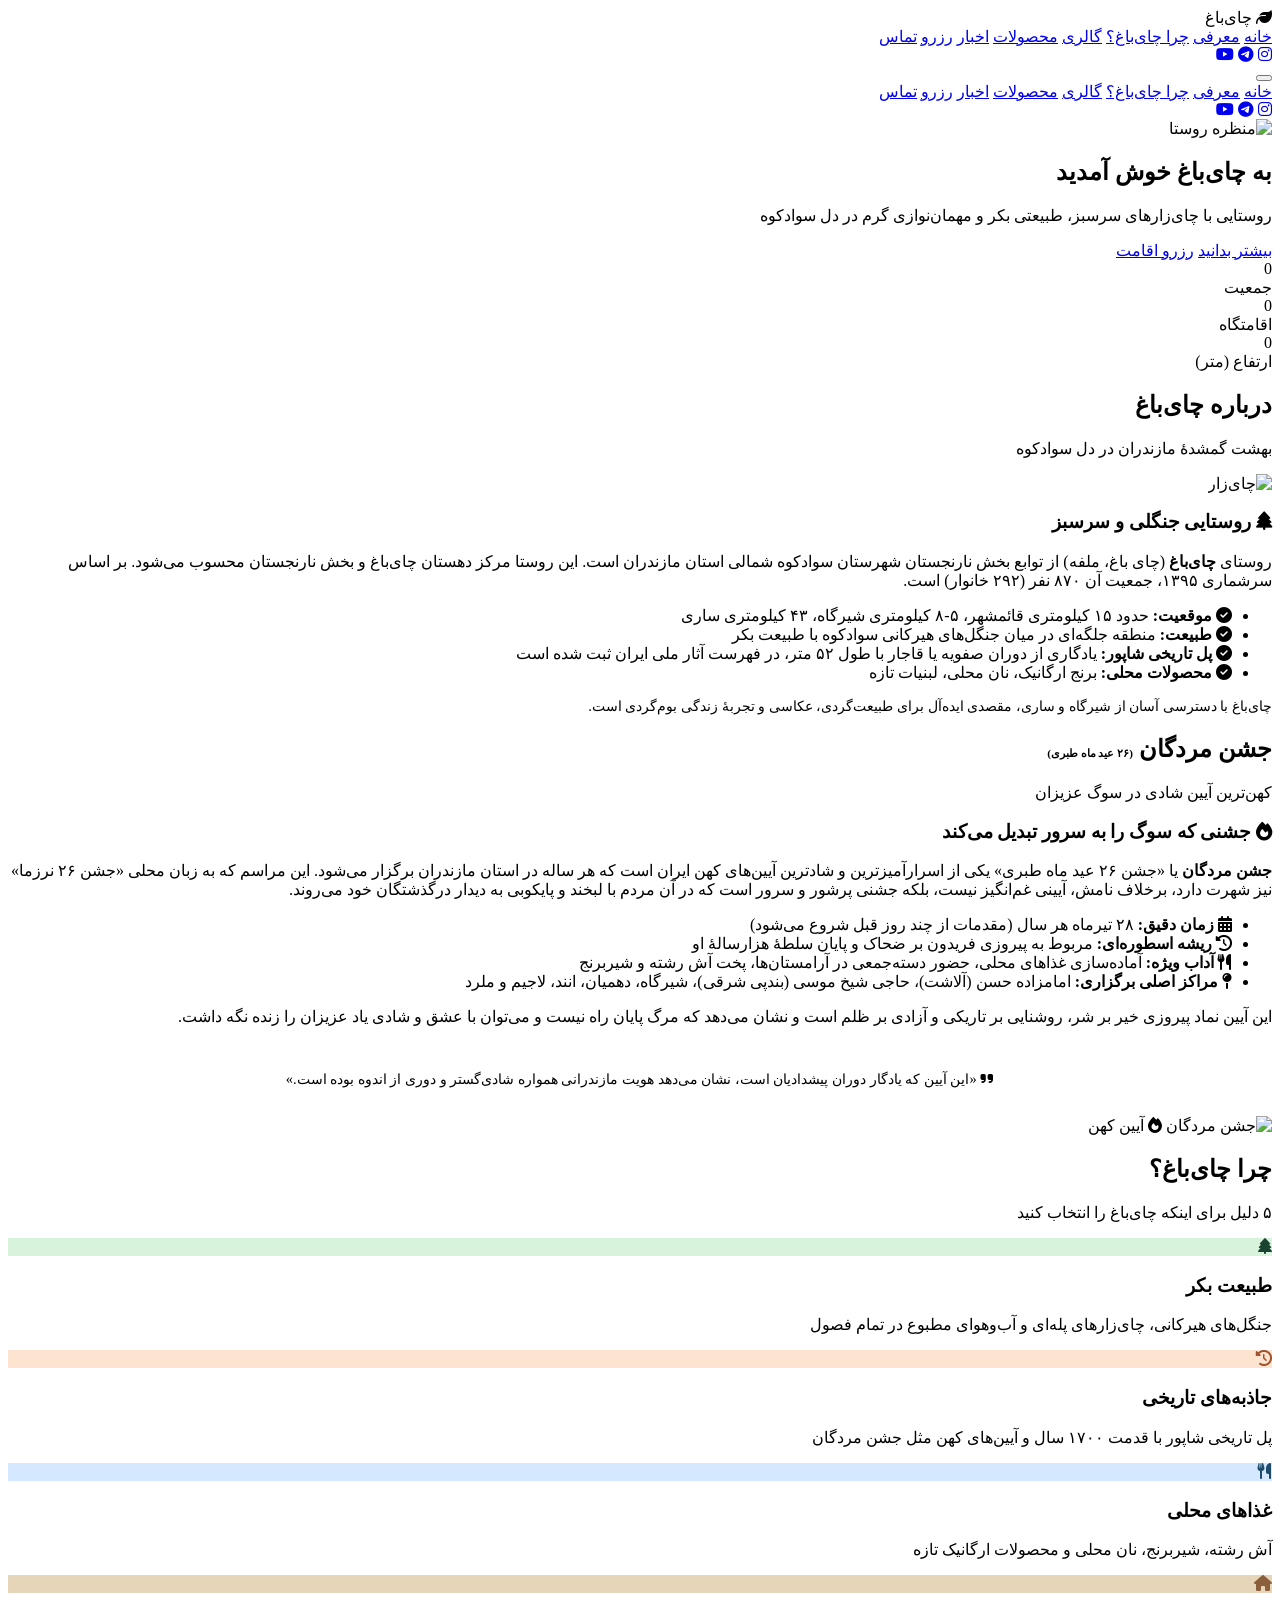
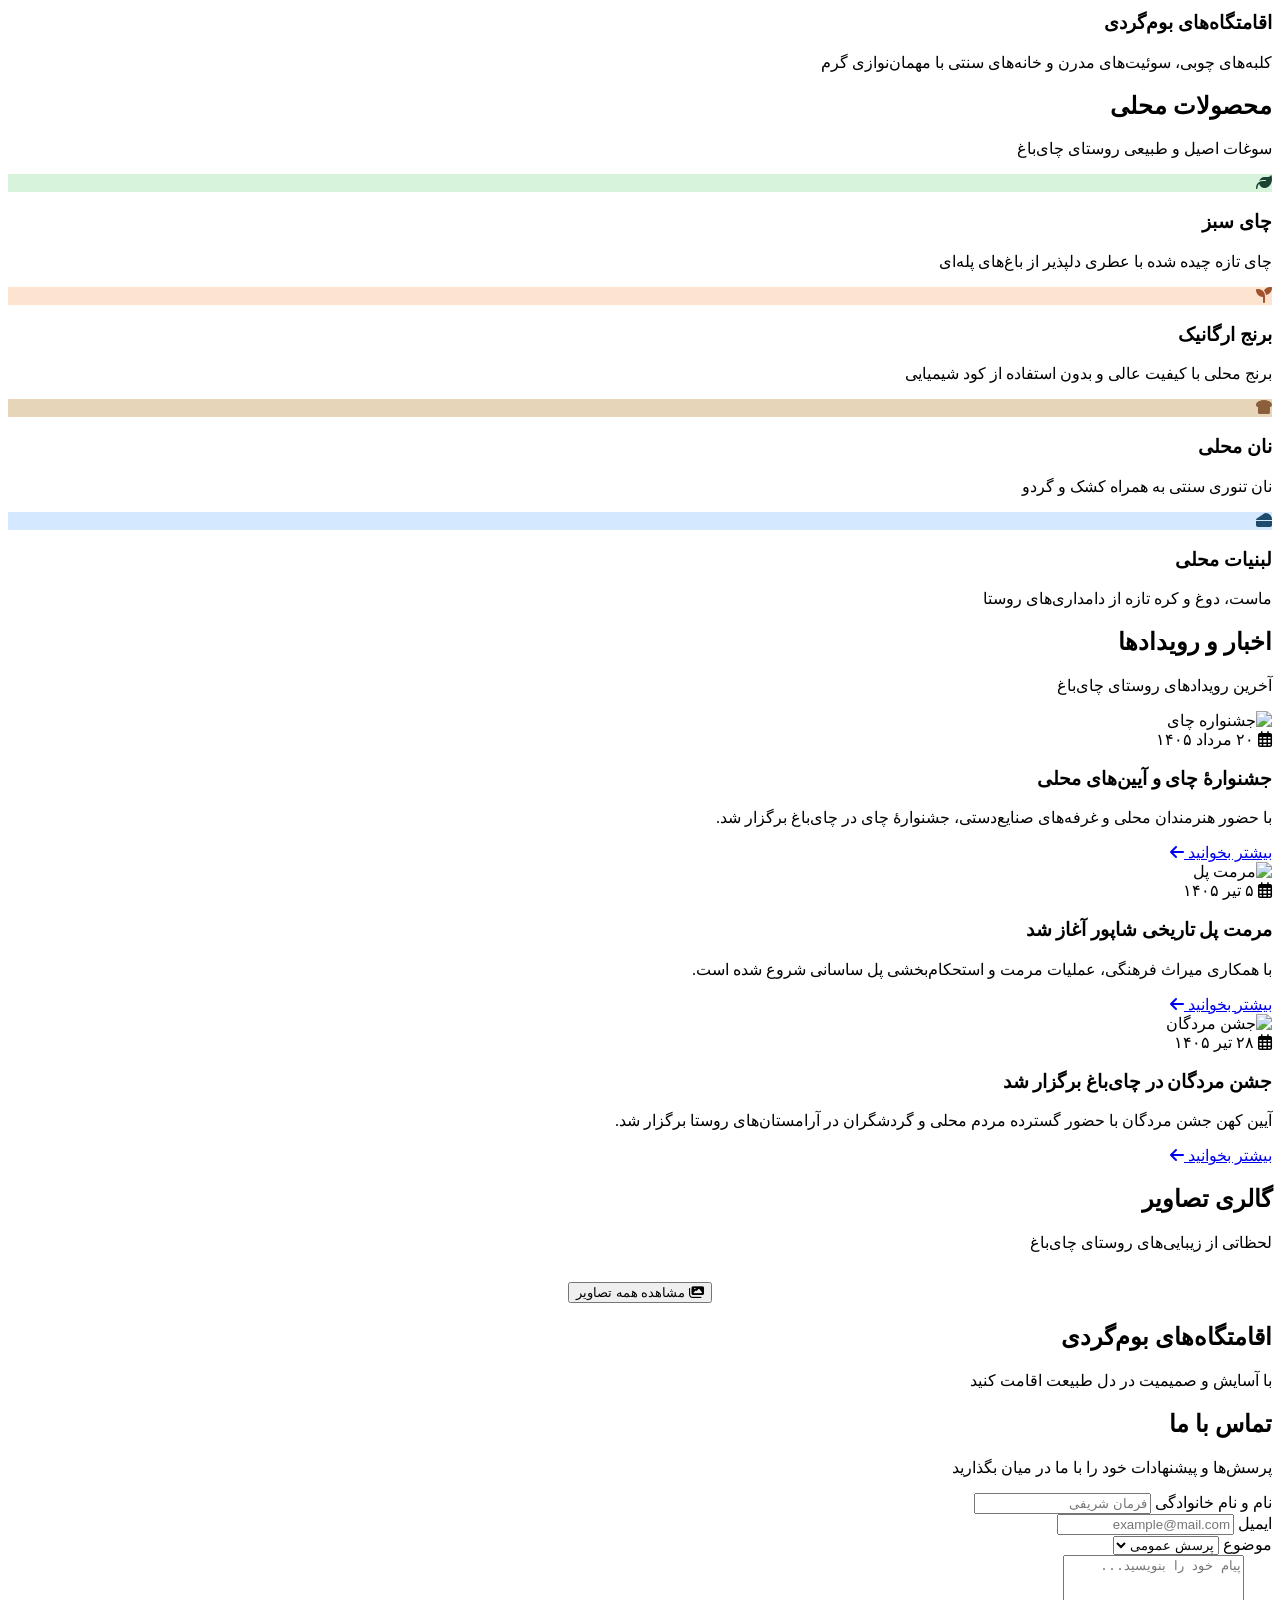
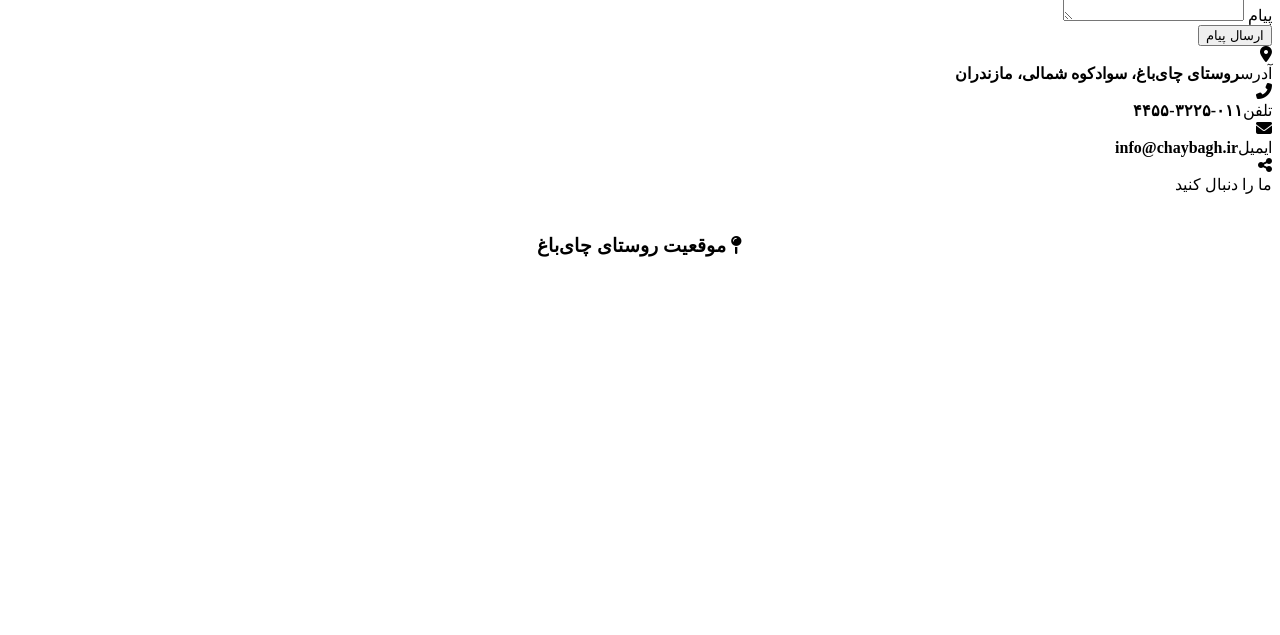
==== index.html @ 4617dcf5 "Create index.html" ====
<!DOCTYPE html>
<html lang="fa" dir="rtl">
<head>
    <meta charset="UTF-8" />
    <meta name="viewport" content="width=device-width, initial-scale=1.0" />
    <title>روستای چای‌باغ | سوادکوه شمالی</title>
    <link href="https://cdn.jsdelivr.net/gh/rastikerdar/vazirmatn@v33.003/Vazirmatn-font-face.css" rel="stylesheet" />
    <link rel="stylesheet" href="https://cdnjs.cloudflare.com/ajax/libs/font-awesome/6.5.1/css/all.min.css" />
    <link rel="stylesheet" href="style.css" />
</head>
<body>

    <!-- ===== هدر ===== -->
    <header class="header" id="header">
        <div class="logo">
            <i class="fas fa-leaf"></i>
            <span>چای‌باغ</span>
        </div>
        <nav class="nav" id="nav">
            <a href="#hero" class="active">خانه</a>
            <a href="#about">معرفی</a>
            <a href="#why">چرا چای‌باغ؟</a>
            <a href="#gallery">گالری</a>
            <a href="#products">محصولات</a>
            <a href="#news">اخبار</a>
            <a href="#booking">رزرو</a>
            <a href="#contact">تماس</a>
        </nav>
        <div class="header-social">
            <a href="#" aria-label="اینستاگرام"><i class="fab fa-instagram"></i></a>
            <a href="#" aria-label="تلگرام"><i class="fab fa-telegram-plane"></i></a>
            <a href="#" aria-label="یوتیوب"><i class="fab fa-youtube"></i></a>
        </div>
        <button class="hamburger" id="hamburger" aria-label="منو">
            <span></span><span></span><span></span>
        </button>
    </header>

    <!-- ===== منوی موبایل ===== -->
    <div class="mobile-menu" id="mobileMenu">
        <a href="#hero">خانه</a>
        <a href="#about">معرفی</a>
        <a href="#why">چرا چای‌باغ؟</a>
        <a href="#gallery">گالری</a>
        <a href="#products">محصولات</a>
        <a href="#news">اخبار</a>
        <a href="#booking">رزرو</a>
        <a href="#contact">تماس</a>
        <div class="mobile-social">
            <a href="#"><i class="fab fa-instagram"></i></a>
            <a href="#"><i class="fab fa-telegram-plane"></i></a>
            <a href="#"><i class="fab fa-youtube"></i></a>
        </div>
    </div>

    <!-- ===== هیرو ===== -->
    <section class="hero" id="hero">
        <div class="hero-bg">
            <img src="https://images.unsplash.com/photo-1500382017468-9049fed747ef?w=1600&h=900&fit=crop&crop=center" alt="منظره روستا" loading="lazy" />
        </div>
        <div class="hero-overlay"></div>
        <div class="hero-content">
            <h1>به <span>چای‌باغ</span> خوش آمدید</h1>
            <p>روستایی با چای‌زارهای سرسبز، طبیعتی بکر و مهمان‌نوازی گرم در دل سوادکوه</p>
            <div>
                <a href="#about" class="btn btn-primary">بیشتر بدانید</a>
                <a href="#booking" class="btn btn-outline">رزرو اقامت</a>
            </div>
        </div>
    </section>

    <!-- ===== آمار ===== -->
    <div class="container">
        <div class="stats" id="stats">
            <div class="stat-item">
                <div class="stat-number" data-count="870">0</div>
                <div class="stat-label">جمعیت</div>
            </div>
            <div class="stat-item">
                <div class="stat-number" data-count="5">0</div>
                <div class="stat-label">اقامتگاه</div>
            </div>
            <div class="stat-item">
                <div class="stat-number" data-count="1400">0</div>
                <div class="stat-label">ارتفاع (متر)</div>
            </div>
        </div>
    </div>

    <!-- ===== معرفی ===== -->
    <section class="section section-alt" id="about">
        <div class="container">
            <div class="section-header">
                <h2>درباره چای‌باغ</h2>
                <p>بهشت گمشدهٔ مازندران در دل سوادکوه</p>
            </div>
            <div class="intro-grid">
                <div class="intro-img">
                    <img src="https://images.unsplash.com/photo-1523712999610-f77fbcfc3843?w=800&h=500&fit=crop&crop=center" alt="چای‌زار" loading="lazy" />
                </div>
                <div class="intro-text">
                    <h3><i class="fas fa-tree" style="color: var(--accent);"></i> روستایی جنگلی و سرسبز</h3>
                    <p>
                        روستای <strong>چای‌باغ</strong> (چای باغ، ملفه) از توابع بخش نارنجستان شهرستان سوادکوه شمالی استان مازندران است. 
                        این روستا مرکز دهستان چای‌باغ و بخش نارنجستان محسوب می‌شود. 
                        بر اساس سرشماری ۱۳۹۵، جمعیت آن ۸۷۰ نفر (۲۹۲ خانوار) است.
                    </p>
                    <ul>
                        <li><i class="fas fa-check-circle"></i> <strong>موقعیت:</strong> حدود ۱۵ کیلومتری قائمشهر، ۵-۸ کیلومتری شیرگاه، ۴۳ کیلومتری ساری</li>
                        <li><i class="fas fa-check-circle"></i> <strong>طبیعت:</strong> منطقه جلگه‌ای در میان جنگل‌های هیرکانی سوادکوه با طبیعت بکر</li>
                        <li><i class="fas fa-check-circle"></i> <strong>پل تاریخی شاپور:</strong> یادگاری از دوران صفویه یا قاجار با طول ۵۲ متر، در فهرست آثار ملی ایران ثبت شده است</li>
                        <li><i class="fas fa-check-circle"></i> <strong>محصولات محلی:</strong> برنج ارگانیک، نان محلی، لبنیات تازه</li>
                    </ul>
                    <p style="margin-top:12px; color:var(--text-muted); font-size:0.9rem;">
                        چای‌باغ با دسترسی آسان از شیرگاه و ساری، مقصدی ایده‌آل برای طبیعت‌گردی، عکاسی و تجربهٔ زندگی بوم‌گردی است.
                    </p>
                </div>
            </div>
        </div>
    </section>

    <!-- ===== جشن مردگان ===== -->
    <section class="section" id="festival">
        <div class="container">
            <div class="section-header">
                <h2>جشن مردگان <span style="color:var(--accent);font-size:0.7rem;">(۲۶ عید ماه طبری)</span></h2>
                <p>کهن‌ترین آیین شادی در سوگ عزیزان</p>
            </div>
            <div class="festival-grid">
                <div class="festival-text">
                    <h3><i class="fas fa-fire" style="color:var(--accent);"></i> جشنی که سوگ را به سرور تبدیل می‌کند</h3>
                    <p>
                        <strong>جشن مردگان</strong> یا «جشن ۲۶ عید ماه طبری» یکی از اسرارآمیزترین و شادترین آیین‌های کهن ایران است که هر ساله در استان مازندران برگزار می‌شود. 
                        این مراسم که به زبان محلی «جشن ۲۶ نرزما» نیز شهرت دارد، برخلاف نامش، آیینی غم‌انگیز نیست، بلکه جشنی پرشور و سرور است که در آن مردم با لبخند و پایکوبی به دیدار درگذشتگان خود می‌روند.
                    </p>
                    <ul>
                        <li><i class="fas fa-calendar-alt"></i> <strong>زمان دقیق:</strong> ۲۸ تیرماه هر سال (مقدمات از چند روز قبل شروع می‌شود)</li>
                        <li><i class="fas fa-history"></i> <strong>ریشه اسطوره‌ای:</strong> مربوط به پیروزی فریدون بر ضحاک و پایان سلطهٔ هزارسالهٔ او</li>
                        <li><i class="fas fa-utensils"></i> <strong>آداب ویژه:</strong> آماده‌سازی غذاهای محلی، حضور دسته‌جمعی در آرامستان‌ها، پخت آش رشته و شیربرنج</li>
                        <li><i class="fas fa-map-pin"></i> <strong>مراکز اصلی برگزاری:</strong> امامزاده حسن (آلاشت)، حاجی شیخ موسی (بندپی شرقی)، شیرگاه، دهمیان، انند، لاجیم و ملرد</li>
                    </ul>
                    <p>
                        این آیین نماد پیروزی خیر بر شر، روشنایی بر تاریکی و آزادی بر ظلم است و نشان می‌دهد که مرگ پایان راه نیست و می‌توان با عشق و شادی یاد عزیزان را زنده نگه داشت.
                    </p>
                    <div style="margin-top:16px; background:var(--accent-lighter); border-radius:var(--radius-sm); padding:14px; text-align:center;">
                        <p style="font-size:0.9rem; color:var(--primary);">
                            <i class="fas fa-quote-right" style="color:var(--accent);"></i>
                            «این آیین که یادگار دوران پیشدادیان است، نشان می‌دهد هویت مازندرانی همواره شادی‌گستر و دوری از اندوه بوده است.»
                        </p>
                    </div>
                </div>
                <div class="festival-img">
                    <img src="https://images.unsplash.com/photo-1504384308090-c894fdcc538d?w=800&h=500&fit=crop&crop=center" alt="جشن مردگان" loading="lazy" />
                    <span class="img-badge"><i class="fas fa-fire"></i> آیین کهن</span>
                </div>
            </div>
        </div>
    </section>

    <!-- ===== بخش جدید: چرا چای‌باغ؟ ===== -->
    <section class="section section-alt" id="why">
        <div class="container">
            <div class="section-header">
                <h2>چرا چای‌باغ؟</h2>
                <p>۵ دلیل برای اینکه چای‌باغ را انتخاب کنید</p>
            </div>
            <div class="why-grid">
                <div class="why-card">
                    <div class="why-icon" style="background: #D8F3DC; color: #1B4332;">
                        <i class="fas fa-tree"></i>
                    </div>
                    <h3>طبیعت بکر</h3>
                    <p>جنگل‌های هیرکانی، چای‌زارهای پله‌ای و آب‌وهوای مطبوع در تمام فصول</p>
                </div>
                <div class="why-card">
                    <div class="why-icon" style="background: #FDE4D0; color: #A0522D;">
                        <i class="fas fa-history"></i>
                    </div>
                    <h3>جاذبه‌های تاریخی</h3>
                    <p>پل تاریخی شاپور با قدمت ۱۷۰۰ سال و آیین‌های کهن مثل جشن مردگان</p>
                </div>
                <div class="why-card">
                    <div class="why-icon" style="background: #D4E9FF; color: #1E4A6B;">
                        <i class="fas fa-utensils"></i>
                    </div>
                    <h3>غذاهای محلی</h3>
                    <p>آش رشته، شیربرنج، نان محلی و محصولات ارگانیک تازه</p>
                </div>
                <div class="why-card">
                    <div class="why-icon" style="background: #E6D5B8; color: #8B5E3C;">
                        <i class="fas fa-home"></i>
                    </div>
                    <h3>اقامتگاه‌های بوم‌گردی</h3>
                    <p>کلبه‌های چوبی، سوئیت‌های مدرن و خانه‌های سنتی با مهمان‌نوازی گرم</p>
                </div>
            </div>
        </div>
    </section>

    <!-- ===== محصولات محلی ===== -->
    <section class="section" id="products">
        <div class="container">
            <div class="section-header">
                <h2>محصولات محلی</h2>
                <p>سوغات اصیل و طبیعی روستای چای‌باغ</p>
            </div>
            <div class="products-grid">
                <div class="product-card">
                    <div class="product-icon" style="background: #D8F3DC; color: #1B4332;">
                        <i class="fas fa-leaf"></i>
                    </div>
                    <h3>چای سبز</h3>
                    <p>چای تازه چیده شده با عطری دلپذیر از باغ‌های پله‌ای</p>
                </div>
                <div class="product-card">
                    <div class="product-icon" style="background: #FDE4D0; color: #A0522D;">
                        <i class="fas fa-seedling"></i>
                    </div>
                    <h3>برنج ارگانیک</h3>
                    <p>برنج محلی با کیفیت عالی و بدون استفاده از کود شیمیایی</p>
                </div>
                <div class="product-card">
                    <div class="product-icon" style="background: #E6D5B8; color: #8B5E3C;">
                        <i class="fas fa-bread-slice"></i>
                    </div>
                    <h3>نان محلی</h3>
                    <p>نان تنوری سنتی به همراه کشک و گردو</p>
                </div>
                <div class="product-card">
                    <div class="product-icon" style="background: #D4E9FF; color: #1E4A6B;">
                        <i class="fas fa-cheese"></i>
                    </div>
                    <h3>لبنیات محلی</h3>
                    <p>ماست، دوغ و کره تازه از دامداری‌های روستا</p>
                </div>
            </div>
        </div>
    </section>

    <!-- ===== بخش جدید: اخبار و رویدادها ===== -->
    <section class="section section-alt" id="news">
        <div class="container">
            <div class="section-header">
                <h2>اخبار و رویدادها</h2>
                <p>آخرین رویدادهای روستای چای‌باغ</p>
            </div>
            <div class="news-grid">
                <div class="news-card">
                    <div class="news-img">
                        <img src="https://images.unsplash.com/photo-1558618666-fcd25c85f3e9?w=400&h=300&fit=crop&crop=center" alt="جشنواره چای" loading="lazy" />
                    </div>
                    <div class="news-body">
                        <span class="news-date"><i class="far fa-calendar-alt"></i> ۲۰ مرداد ۱۴۰۵</span>
                        <h3>جشنوارهٔ چای و آیین‌های محلی</h3>
                        <p>با حضور هنرمندان محلی و غرفه‌های صنایع‌دستی، جشنوارهٔ چای در چای‌باغ برگزار شد.</p>
                        <a href="#" class="news-link">بیشتر بخوانید <i class="fas fa-arrow-left"></i></a>
                    </div>
                </div>
                <div class="news-card">
                    <div class="news-img">
                        <img src="https://images.unsplash.com/photo-1580582932707-520aed937b7b?w=400&h=300&fit=crop&crop=center" alt="مرمت پل" loading="lazy" />
                    </div>
                    <div class="news-body">
                        <span class="news-date"><i class="far fa-calendar-alt"></i> ۵ تیر ۱۴۰۵</span>
                        <h3>مرمت پل تاریخی شاپور آغاز شد</h3>
                        <p>با همکاری میراث فرهنگی، عملیات مرمت و استحکام‌بخشی پل ساسانی شروع شده است.</p>
                        <a href="#" class="news-link">بیشتر بخوانید <i class="fas fa-arrow-left"></i></a>
                    </div>
                </div>
                <div class="news-card">
                    <div class="news-img">
                        <img src="https://images.unsplash.com/photo-1504384308090-c894fdcc538d?w=400&h=300&fit=crop&crop=center" alt="جشن مردگان" loading="lazy" />
                    </div>
                    <div class="news-body">
                        <span class="news-date"><i class="far fa-calendar-alt"></i> ۲۸ تیر ۱۴۰۵</span>
                        <h3>جشن مردگان در چای‌باغ برگزار شد</h3>
                        <p>آیین کهن جشن مردگان با حضور گسترده مردم محلی و گردشگران در آرامستان‌های روستا برگزار شد.</p>
                        <a href="#" class="news-link">بیشتر بخوانید <i class="fas fa-arrow-left"></i></a>
                    </div>
                </div>
            </div>
        </div>
    </section>

    <!-- ===== گالری ===== -->
    <section class="section" id="gallery">
        <div class="container">
            <div class="section-header">
                <h2>گالری تصاویر</h2>
                <p>لحظاتی از زیبایی‌های روستای چای‌باغ</p>
            </div>
            <div class="gallery-filter" id="galleryFilter" style="display:none;">
                <button class="filter-btn active" data-filter="all">همه</button>
                <button class="filter-btn" data-filter="nature">طبیعت</button>
                <button class="filter-btn" data-filter="agriculture">کشاورزی</button>
                <button class="filter-btn" data-filter="places">اماکن</button>
                <button class="filter-btn" data-filter="culture">فرهنگ</button>
            </div>
            <div class="gallery-grid compact" id="galleryGrid"></div>
            <div style="text-align:center; margin-top:30px;">
                <button class="btn btn-primary" id="galleryToggleBtn">
                    <i class="fas fa-images"></i> مشاهده همه تصاویر
                </button>
            </div>
        </div>
    </section>

    <!-- ===== رزرو ===== -->
    <section class="section section-alt" id="booking">
        <div class="container">
            <div class="section-header">
                <h2>اقامتگاه‌های بوم‌گردی</h2>
                <p>با آسایش و صمیمیت در دل طبیعت اقامت کنید</p>
            </div>
            <div class="booking-grid" id="bookingGrid"></div>
        </div>
    </section>

    <!-- ===== تماس + نقشه ===== -->
    <section class="section" id="contact">
        <div class="container">
            <div class="section-header">
                <h2>تماس با ما</h2>
                <p>پرسش‌ها و پیشنهادات خود را با ما در میان بگذارید</p>
            </div>
            <div class="contact-grid">
                <form id="contactForm">
                    <div class="form-group">
                        <label for="name">نام و نام خانوادگی</label>
                        <input type="text" id="name" placeholder="فرمان شریفی" required />
                    </div>
                    <div class="form-group">
                        <label for="email">ایمیل</label>
                        <input type="email" id="email" placeholder="example@mail.com" required />
                    </div>
                    <div class="form-group">
                        <label for="subject">موضوع</label>
                        <select id="subject">
                            <option>پرسش عمومی</option>
                            <option>رزرو</option>
                            <option>پیشنهاد</option>
                            <option>سایر</option>
                        </select>
                    </div>
                    <div class="form-group">
                        <label for="message">پیام</label>
                        <textarea id="message" rows="4" placeholder="پیام خود را بنویسید..." required></textarea>
                    </div>
                    <button type="submit" class="btn btn-primary">ارسال پیام</button>
                </form>
                <div class="contact-info">
                    <div class="item">
                        <i class="fas fa-map-marker-alt"></i>
                        <div><span>آدرس</span><strong>روستای چای‌باغ، سوادکوه شمالی، مازندران</strong></div>
                    </div>
                    <div class="item">
                        <i class="fas fa-phone-alt"></i>
                        <div><span>تلفن</span><strong>۰۱۱-۳۲۲۵-۴۴۵۵</strong></div>
                    </div>
                    <div class="item">
                        <i class="fas fa-envelope"></i>
                        <div><span>ایمیل</span><strong>info@chaybagh.ir</strong></div>
                    </div>
                    <div class="item social-icons">
                        <i class="fas fa-share-alt"></i>
                        <div>
                            <span>ما را دنبال کنید</span>
                            <div style="display:flex; gap:8px; margin-top:4px;">
                                <a href="#" style="color:#fff; opacity:0.8;"><i class="fab fa-instagram"></i></a>
                                <a href="#" style="color:#fff; opacity:0.8;"><i class="fab fa-telegram-plane"></i></a>
                                <a href="#" style="color:#fff; opacity:0.8;"><i class="fab fa-youtube"></i></a>
                            </div>
                        </div>
                    </div>
                </div>
            </div>
            <div class="map-container">
                <h3 style="text-align:center; color:var(--primary); margin-bottom:16px;">
                    <i class="fas fa-map-pin" style="color:var(--accent);"></i> موقعیت روستای چای‌باغ
                </h3>
                <div class="map-wrapper">
                    <iframe 
                        src="https://www.google.com/maps/embed?pb=!1m18!1m12!1m3!1d3234.567!2d52.9!3d36.3!2m3!1f0!2f0!3f0!3m2!1i1024!2i768!4f13.1!3m3!1m2!1s0x0%3A0x0!2zMzbCsDE4JzAwLjAiTiA1MsKwNTQnMDAuMCJF!5e0!3m2!1sen!2s!4v1234567890" 
                        width="100%" 
                        height="350" 
                        style="border:0; border-radius: var(--radius);" 
                        allowfullscreen="" 
                        loading="lazy" 
                        referrerpolicy="no-referrer-when-downgrade">
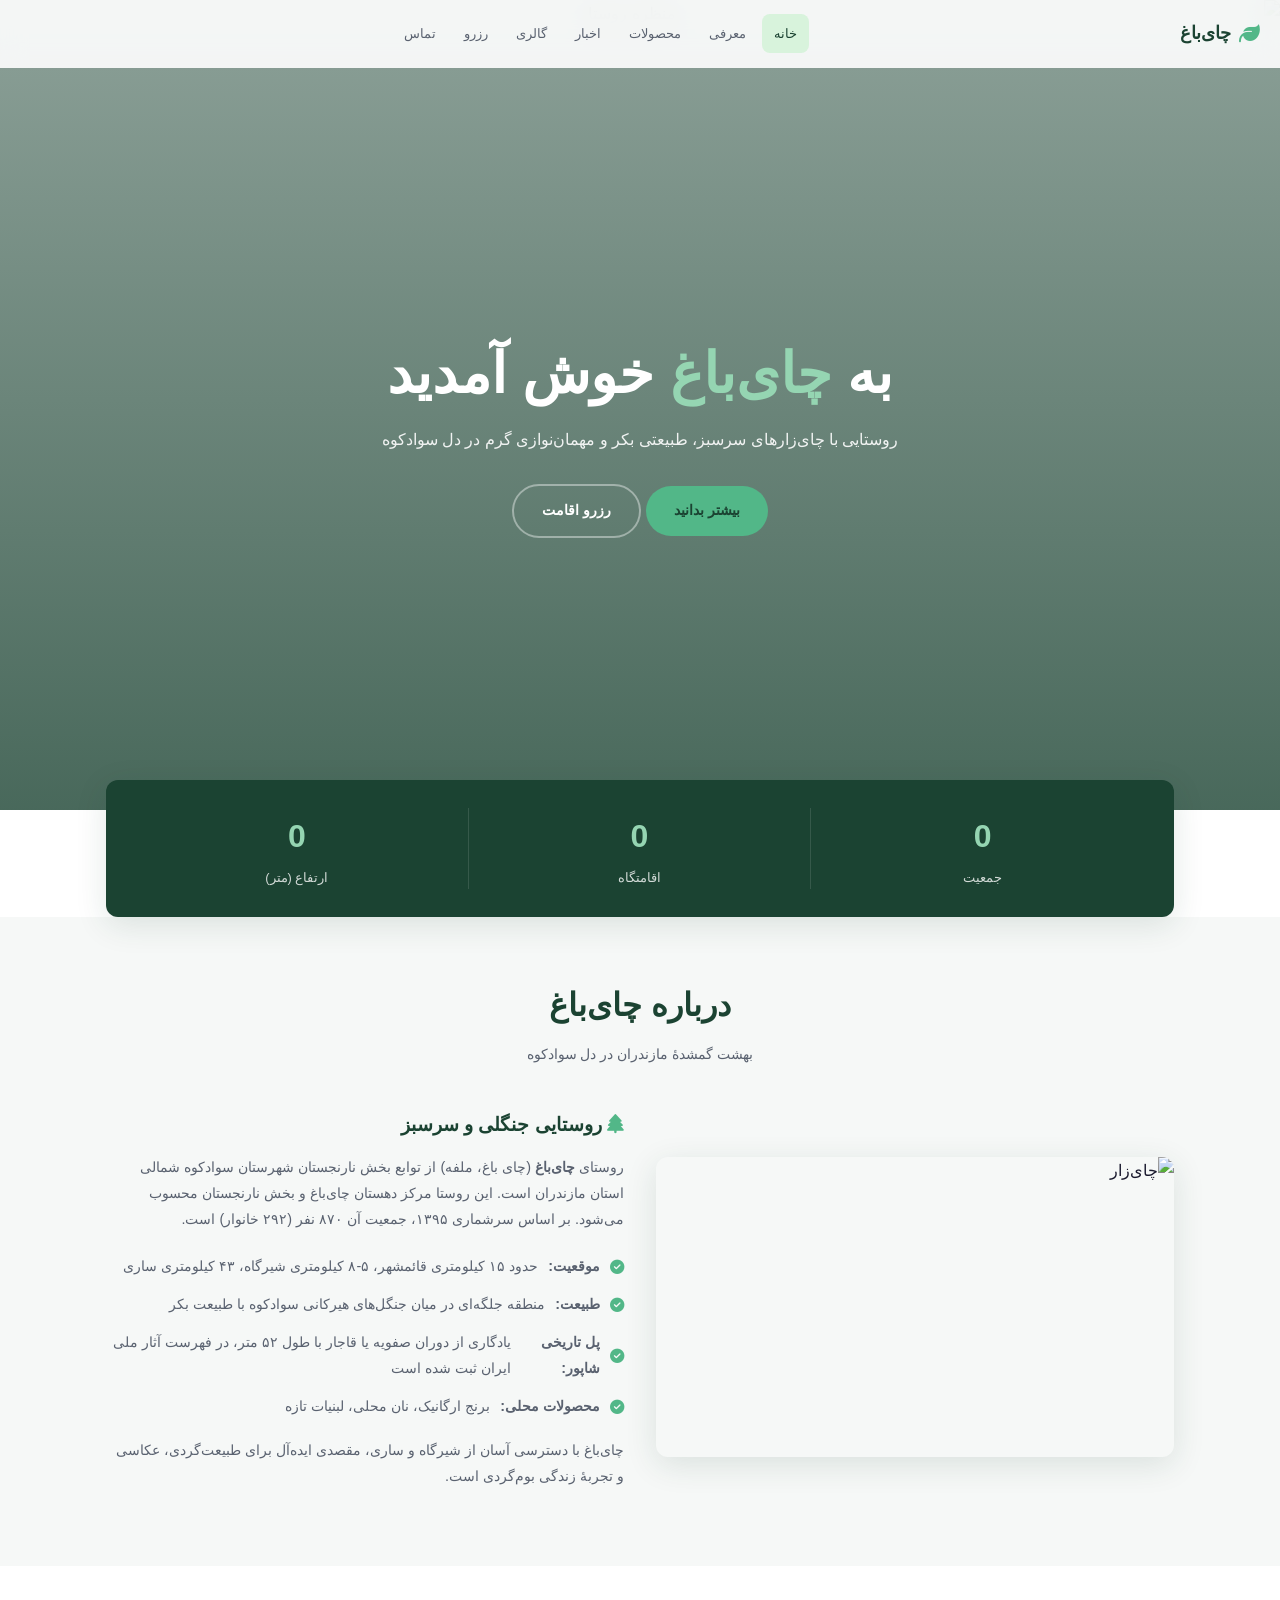
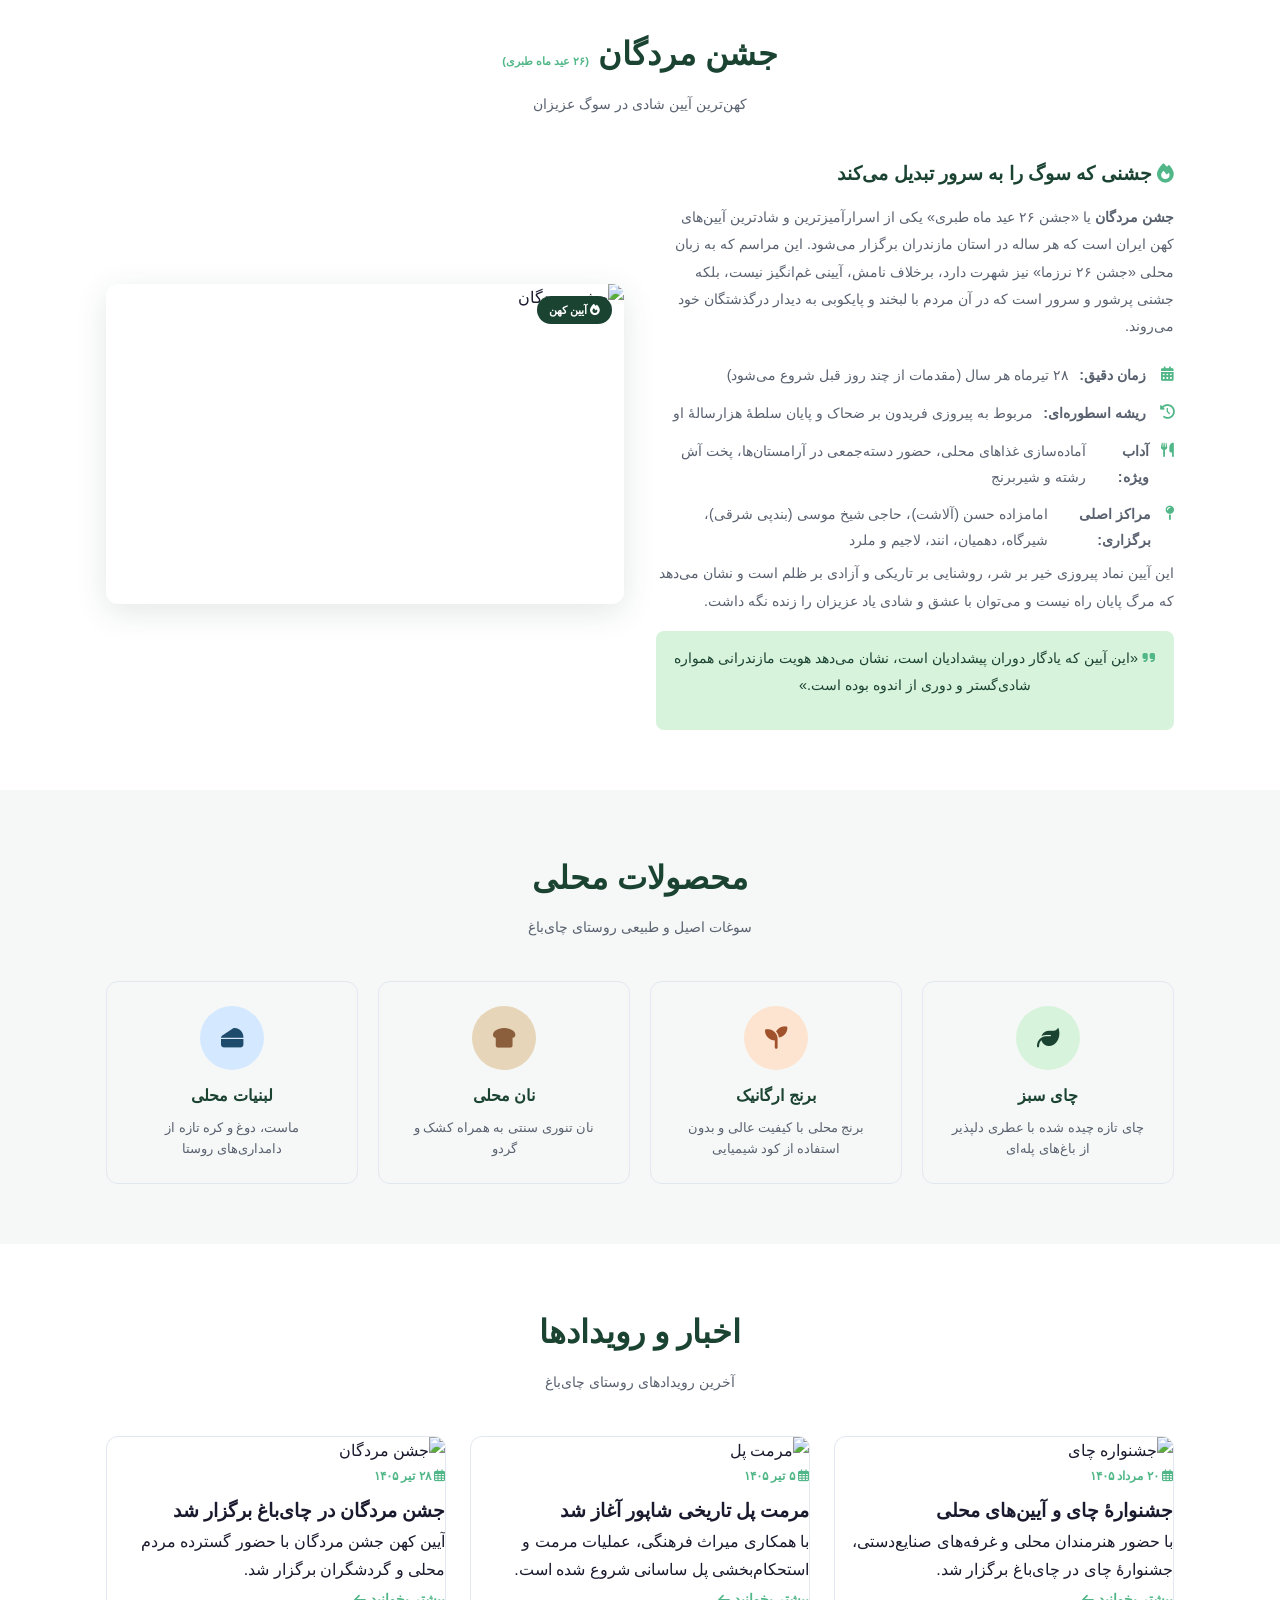
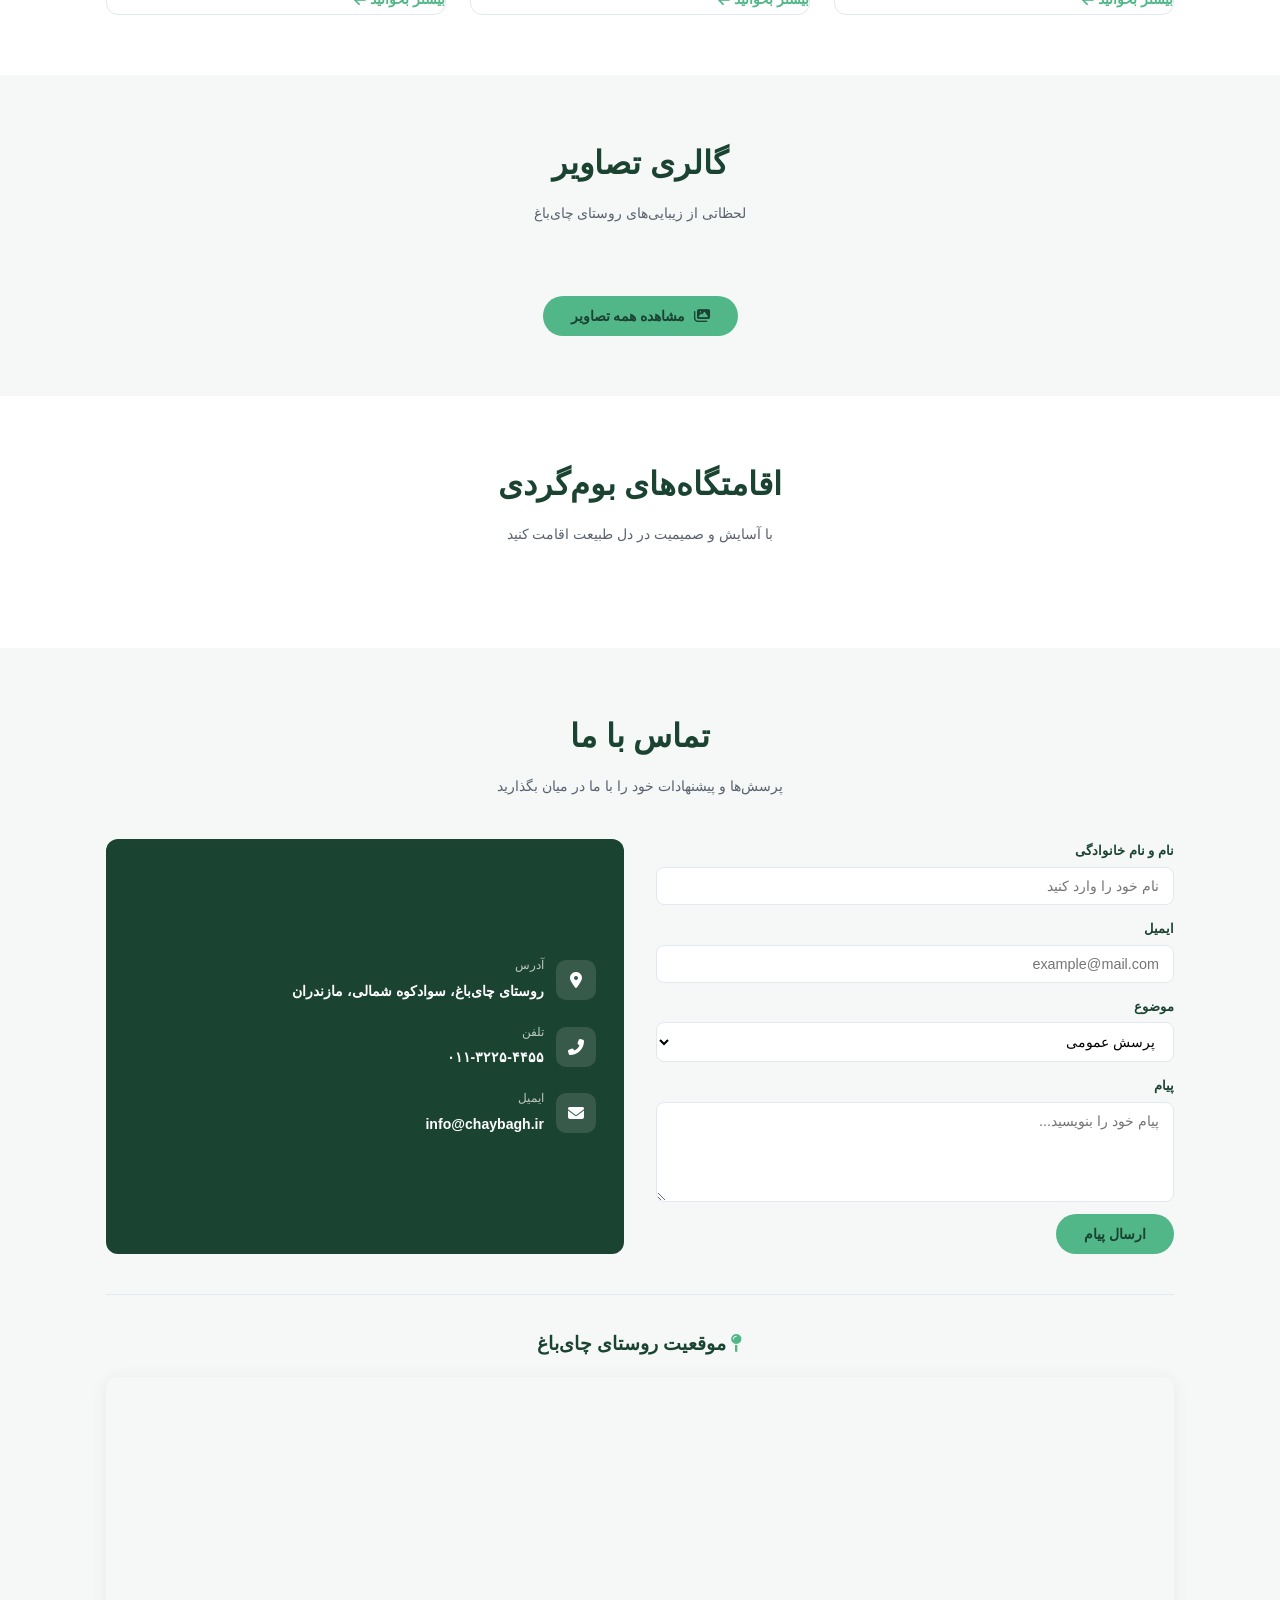
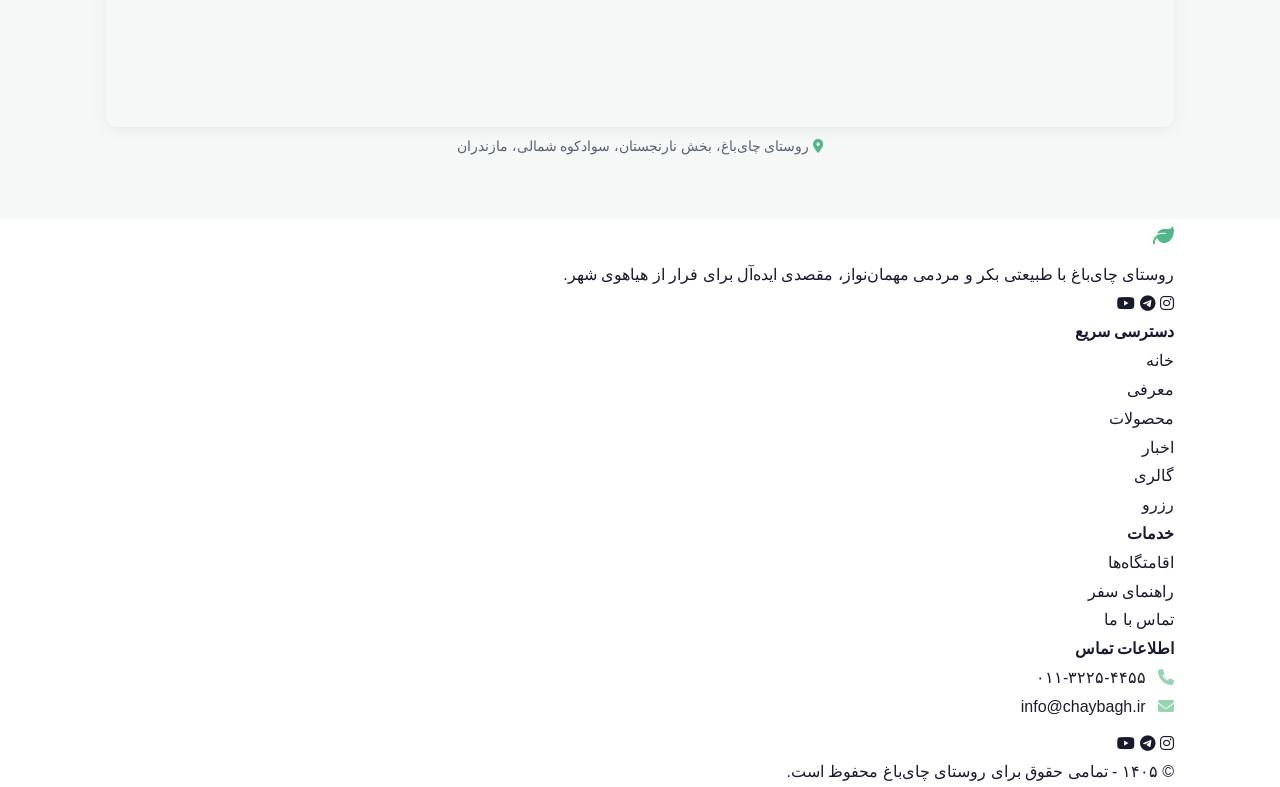
==== commit 647d7b84: "Update index.html" ====
--- a/index.html
+++ b/index.html
@@ -19,18 +19,12 @@
         <nav class="nav" id="nav">
             <a href="#hero" class="active">خانه</a>
             <a href="#about">معرفی</a>
-            <a href="#why">چرا چای‌باغ؟</a>
-            <a href="#gallery">گالری</a>
             <a href="#products">محصولات</a>
             <a href="#news">اخبار</a>
+            <a href="#gallery">گالری</a>
             <a href="#booking">رزرو</a>
             <a href="#contact">تماس</a>
         </nav>
-        <div class="header-social">
-            <a href="#" aria-label="اینستاگرام"><i class="fab fa-instagram"></i></a>
-            <a href="#" aria-label="تلگرام"><i class="fab fa-telegram-plane"></i></a>
-            <a href="#" aria-label="یوتیوب"><i class="fab fa-youtube"></i></a>
-        </div>
         <button class="hamburger" id="hamburger" aria-label="منو">
             <span></span><span></span><span></span>
         </button>
@@ -40,17 +34,11 @@
     <div class="mobile-menu" id="mobileMenu">
         <a href="#hero">خانه</a>
         <a href="#about">معرفی</a>
-        <a href="#why">چرا چای‌باغ؟</a>
-        <a href="#gallery">گالری</a>
         <a href="#products">محصولات</a>
         <a href="#news">اخبار</a>
+        <a href="#gallery">گالری</a>
         <a href="#booking">رزرو</a>
         <a href="#contact">تماس</a>
-        <div class="mobile-social">
-            <a href="#"><i class="fab fa-instagram"></i></a>
-            <a href="#"><i class="fab fa-telegram-plane"></i></a>
-            <a href="#"><i class="fab fa-youtube"></i></a>
-        </div>
     </div>
 
     <!-- ===== هیرو ===== -->
@@ -157,48 +145,8 @@
         </div>
     </section>
 
-    <!-- ===== بخش جدید: چرا چای‌باغ؟ ===== -->
-    <section class="section section-alt" id="why">
-        <div class="container">
-            <div class="section-header">
-                <h2>چرا چای‌باغ؟</h2>
-                <p>۵ دلیل برای اینکه چای‌باغ را انتخاب کنید</p>
-            </div>
-            <div class="why-grid">
-                <div class="why-card">
-                    <div class="why-icon" style="background: #D8F3DC; color: #1B4332;">
-                        <i class="fas fa-tree"></i>
-                    </div>
-                    <h3>طبیعت بکر</h3>
-                    <p>جنگل‌های هیرکانی، چای‌زارهای پله‌ای و آب‌وهوای مطبوع در تمام فصول</p>
-                </div>
-                <div class="why-card">
-                    <div class="why-icon" style="background: #FDE4D0; color: #A0522D;">
-                        <i class="fas fa-history"></i>
-                    </div>
-                    <h3>جاذبه‌های تاریخی</h3>
-                    <p>پل تاریخی شاپور با قدمت ۱۷۰۰ سال و آیین‌های کهن مثل جشن مردگان</p>
-                </div>
-                <div class="why-card">
-                    <div class="why-icon" style="background: #D4E9FF; color: #1E4A6B;">
-                        <i class="fas fa-utensils"></i>
-                    </div>
-                    <h3>غذاهای محلی</h3>
-                    <p>آش رشته، شیربرنج، نان محلی و محصولات ارگانیک تازه</p>
-                </div>
-                <div class="why-card">
-                    <div class="why-icon" style="background: #E6D5B8; color: #8B5E3C;">
-                        <i class="fas fa-home"></i>
-                    </div>
-                    <h3>اقامتگاه‌های بوم‌گردی</h3>
-                    <p>کلبه‌های چوبی، سوئیت‌های مدرن و خانه‌های سنتی با مهمان‌نوازی گرم</p>
-                </div>
-            </div>
-        </div>
-    </section>
-
     <!-- ===== محصولات محلی ===== -->
-    <section class="section" id="products">
+    <section class="section section-alt" id="products">
         <div class="container">
             <div class="section-header">
                 <h2>محصولات محلی</h2>
@@ -237,8 +185,8 @@
         </div>
     </section>
 
-    <!-- ===== بخش جدید: اخبار و رویدادها ===== -->
-    <section class="section section-alt" id="news">
+    <!-- ===== اخبار و رویدادها ===== -->
+    <section class="section" id="news">
         <div class="container">
             <div class="section-header">
                 <h2>اخبار و رویدادها</h2>
@@ -246,10 +194,8 @@
             </div>
             <div class="news-grid">
                 <div class="news-card">
-                    <div class="news-img">
-                        <img src="https://images.unsplash.com/photo-1558618666-fcd25c85f3e9?w=400&h=300&fit=crop&crop=center" alt="جشنواره چای" loading="lazy" />
-                    </div>
-                    <div class="news-body">
+                    <img src="https://images.unsplash.com/photo-1558618666-fcd25c85f3e9?w=400&h=300&fit=crop&crop=center" alt="جشنواره چای" loading="lazy" />
+                    <div class="news-content">
                         <span class="news-date"><i class="far fa-calendar-alt"></i> ۲۰ مرداد ۱۴۰۵</span>
                         <h3>جشنوارهٔ چای و آیین‌های محلی</h3>
                         <p>با حضور هنرمندان محلی و غرفه‌های صنایع‌دستی، جشنوارهٔ چای در چای‌باغ برگزار شد.</p>
@@ -257,10 +203,8 @@
                     </div>
                 </div>
                 <div class="news-card">
-                    <div class="news-img">
-                        <img src="https://images.unsplash.com/photo-1580582932707-520aed937b7b?w=400&h=300&fit=crop&crop=center" alt="مرمت پل" loading="lazy" />
-                    </div>
-                    <div class="news-body">
+                    <img src="https://images.unsplash.com/photo-1580582932707-520aed937b7b?w=400&h=300&fit=crop&crop=center" alt="مرمت پل" loading="lazy" />
+                    <div class="news-content">
                         <span class="news-date"><i class="far fa-calendar-alt"></i> ۵ تیر ۱۴۰۵</span>
                         <h3>مرمت پل تاریخی شاپور آغاز شد</h3>
                         <p>با همکاری میراث فرهنگی، عملیات مرمت و استحکام‌بخشی پل ساسانی شروع شده است.</p>
@@ -268,13 +212,11 @@
                     </div>
                 </div>
                 <div class="news-card">
-                    <div class="news-img">
-                        <img src="https://images.unsplash.com/photo-1504384308090-c894fdcc538d?w=400&h=300&fit=crop&crop=center" alt="جشن مردگان" loading="lazy" />
-                    </div>
-                    <div class="news-body">
+                    <img src="https://images.unsplash.com/photo-1504384308090-c894fdcc538d?w=400&h=300&fit=crop&crop=center" alt="جشن مردگان" loading="lazy" />
+                    <div class="news-content">
                         <span class="news-date"><i class="far fa-calendar-alt"></i> ۲۸ تیر ۱۴۰۵</span>
                         <h3>جشن مردگان در چای‌باغ برگزار شد</h3>
-                        <p>آیین کهن جشن مردگان با حضور گسترده مردم محلی و گردشگران در آرامستان‌های روستا برگزار شد.</p>
+                        <p>آیین کهن جشن مردگان با حضور گسترده مردم محلی و گردشگران برگزار شد.</p>
                         <a href="#" class="news-link">بیشتر بخوانید <i class="fas fa-arrow-left"></i></a>
                     </div>
                 </div>
@@ -282,21 +224,26 @@
         </div>
     </section>
 
-    <!-- ===== گالری ===== -->
-    <section class="section" id="gallery">
+    <!-- ===== گالری با حالت خلاصه/کامل ===== -->
+    <section class="section section-alt" id="gallery">
         <div class="container">
             <div class="section-header">
                 <h2>گالری تصاویر</h2>
                 <p>لحظاتی از زیبایی‌های روستای چای‌باغ</p>
             </div>
+
+            <!-- فیلترها -->
             <div class="gallery-filter" id="galleryFilter" style="display:none;">
                 <button class="filter-btn active" data-filter="all">همه</button>
                 <button class="filter-btn" data-filter="nature">طبیعت</button>
                 <button class="filter-btn" data-filter="agriculture">کشاورزی</button>
                 <button class="filter-btn" data-filter="places">اماکن</button>
-                <button class="filter-btn" data-filter="culture">فرهنگ</button>
-            </div>
+            </div>
+
+            <!-- شبکه تصاویر -->
             <div class="gallery-grid compact" id="galleryGrid"></div>
+
+            <!-- دکمه تغییر حالت -->
             <div style="text-align:center; margin-top:30px;">
                 <button class="btn btn-primary" id="galleryToggleBtn">
                     <i class="fas fa-images"></i> مشاهده همه تصاویر
@@ -306,7 +253,7 @@
     </section>
 
     <!-- ===== رزرو ===== -->
-    <section class="section section-alt" id="booking">
+    <section class="section" id="booking">
         <div class="container">
             <div class="section-header">
                 <h2>اقامتگاه‌های بوم‌گردی</h2>
@@ -317,7 +264,7 @@
     </section>
 
     <!-- ===== تماس + نقشه ===== -->
-    <section class="section" id="contact">
+    <section class="section section-alt" id="contact">
         <div class="container">
             <div class="section-header">
                 <h2>تماس با ما</h2>
@@ -327,7 +274,7 @@
                 <form id="contactForm">
                     <div class="form-group">
                         <label for="name">نام و نام خانوادگی</label>
-                        <input type="text" id="name" placeholder="فرمان شریفی" required />
+                        <input type="text" id="name" placeholder="نام خود را وارد کنید" required />
                     </div>
                     <div class="form-group">
                         <label for="email">ایمیل</label>
@@ -361,19 +308,10 @@
                         <i class="fas fa-envelope"></i>
                         <div><span>ایمیل</span><strong>info@chaybagh.ir</strong></div>
                     </div>
-                    <div class="item social-icons">
-                        <i class="fas fa-share-alt"></i>
-                        <div>
-                            <span>ما را دنبال کنید</span>
-                            <div style="display:flex; gap:8px; margin-top:4px;">
-                                <a href="#" style="color:#fff; opacity:0.8;"><i class="fab fa-instagram"></i></a>
-                                <a href="#" style="color:#fff; opacity:0.8;"><i class="fab fa-telegram-plane"></i></a>
-                                <a href="#" style="color:#fff; opacity:0.8;"><i class="fab fa-youtube"></i></a>
-                            </div>
-                        </div>
-                    </div>
-                </div>
-            </div>
+                </div>
+            </div>
+
+            <!-- نقشه تعاملی -->
             <div class="map-container">
                 <h3 style="text-align:center; color:var(--primary); margin-bottom:16px;">
                     <i class="fas fa-map-pin" style="color:var(--accent);"></i> موقعیت روستای چای‌باغ
@@ -387,4 +325,73 @@
                         allowfullscreen="" 
                         loading="lazy" 
                         referrerpolicy="no-referrer-when-downgrade">
-  
+                    </iframe>
+                </div>
+                <p style="text-align:center; color:var(--text-muted); font-size:0.85rem; margin-top:8px;">
+                    <i class="fas fa-location-dot" style="color:var(--accent);"></i> 
+                    روستای چای‌باغ، بخش نارنجستان، سوادکوه شمالی، مازندران
+                </p>
+            </div>
+        </div>
+    </section>
+
+    <!-- ===== فوتر ===== -->
+    <footer class="footer">
+        <div class="container">
+            <div class="footer-grid">
+                <div>
+                    <div class="logo" style="color:#fff; margin-bottom:10px;">
+                        <i class="fas fa-leaf"></i> چای‌باغ
+                    </div>
+                    <p>روستای چای‌باغ با طبیعتی بکر و مردمی مهمان‌نواز، مقصدی ایده‌آل برای فرار از هیاهوی شهر.</p>
+                    <div class="social">
+                        <a href="#"><i class="fab fa-instagram"></i></a>
+                        <a href="#"><i class="fab fa-telegram-plane"></i></a>
+                        <a href="#"><i class="fab fa-youtube"></i></a>
+                    </div>
+                </div>
+                <div>
+                    <h4>دسترسی سریع</h4>
+                    <a href="#hero">خانه</a><br />
+                    <a href="#about">معرفی</a><br />
+                    <a href="#products">محصولات</a><br />
+                    <a href="#news">اخبار</a><br />
+                    <a href="#gallery">گالری</a><br />
+                    <a href="#booking">رزرو</a>
+                </div>
+                <div>
+                    <h4>خدمات</h4>
+                    <a href="#booking">اقامتگاه‌ها</a><br />
+                    <a href="#contact">راهنمای سفر</a><br />
+                    <a href="#contact">تماس با ما</a>
+                </div>
+                <div>
+                    <h4>اطلاعات تماس</h4>
+                    <p><i class="fas fa-phone" style="margin-left:8px;color:var(--accent-light);"></i> ۰۱۱-۳۲۲۵-۴۴۵۵</p>
+                    <p><i class="fas fa-envelope" style="margin-left:8px;color:var(--accent-light);"></i> info@chaybagh.ir</p>
+                    <div class="social" style="margin-top:8px;">
+                        <a href="#"><i class="fab fa-instagram"></i></a>
+                        <a href="#"><i class="fab fa-telegram-plane"></i></a>
+                        <a href="#"><i class="fab fa-youtube"></i></a>
+                    </div>
+                </div>
+            </div>
+            <div class="copy">© ۱۴۰۵ - تمامی حقوق برای روستای چای‌باغ محفوظ است.</div>
+        </div>
+    </footer>
+
+    <!-- ===== لایت‌باکس ===== -->
+    <div class="lightbox" id="lightbox">
+        <button class="close" id="lbClose"><i class="fas fa-times"></i></button>
+        <button class="nav prev" id="lbPrev"><i class="fas fa-chevron-right"></i></button>
+        <button class="nav next" id="lbNext"><i class="fas fa-chevron-left"></i></button>
+        <img id="lbImg" src="" alt="" />
+        <div class="caption" id="lbCaption"></div>
+    </div>
+
+    <!-- ===== مودال رزرو ===== -->
+    <div class="modal" id="bookingModal">
+        <div class="modal-box">
+            <div class="head">
+                <h3><i class="fas fa-home" style="color:var(--accent);"></i> تکمیل رزرو</h3>
+                <button id="modalClose"><i class="fas fa-times"
--- a/style.css
+++ b/style.css
@@ -0,0 +1,999 @@
+/* ===== متغیرها ===== */
+:root {
+    --primary: #1B4332;
+    --primary-light: #2D6A4F;
+    --accent: #52B788;
+    --accent-light: #95D5B2;
+    --accent-lighter: #D8F3DC;
+    --bg: #FFFFFF;
+    --bg-alt: #F6F8F7;
+    --text: #1A1A2E;
+    --text-muted: #5A6270;
+    --border: #E2E8F0;
+    --shadow: 0 2px 16px rgba(27, 67, 50, 0.08);
+    --shadow-lg: 0 8px 32px rgba(27, 67, 50, 0.12);
+    --radius: 12px;
+    --radius-sm: 8px;
+    --header-h: 68px;
+    --transition: 0.3s ease;
+}
+
+/* ===== ریست ===== */
+* {
+    margin: 0;
+    padding: 0;
+    box-sizing: border-box;
+}
+html {
+    scroll-behavior: smooth;
+    font-size: 16px;
+}
+body {
+    font-family: 'Vazirmatn', sans-serif;
+    color: var(--text);
+    background: var(--bg);
+    line-height: 1.8;
+    overflow-x: hidden;
+}
+a {
+    text-decoration: none;
+    color: inherit;
+}
+img {
+    max-width: 100%;
+    display: block;
+    height: auto;
+}
+button {
+    font-family: inherit;
+    cursor: pointer;
+    border: none;
+}
+input,
+textarea,
+select {
+    font-family: inherit;
+}
+ul {
+    list-style: none;
+}
+
+/* ===== هدر ===== */
+.header {
+    position: fixed;
+    top: 0;
+    right: 0;
+    left: 0;
+    z-index: 1000;
+    height: var(--header-h);
+    display: flex;
+    align-items: center;
+    justify-content: space-between;
+    padding: 0 20px;
+    background: rgba(255, 255, 255, 0.9);
+    backdrop-filter: blur(12px);
+    border-bottom: 1px solid transparent;
+    transition: all var(--transition);
+}
+.header.scrolled {
+    background: rgba(255, 255, 255, 0.97);
+    border-bottom-color: var(--border);
+    box-shadow: 0 1px 12px rgba(0, 0, 0, 0.06);
+}
+
+.logo {
+    display: flex;
+    align-items: center;
+    gap: 8px;
+    font-weight: 800;
+    font-size: 1.1rem;
+    color: var(--primary);
+    flex-shrink: 0;
+}
+.logo i {
+    font-size: 1.3rem;
+    color: var(--accent);
+}
+
+/* منو */
+.nav {
+    flex: 1;
+    display: flex;
+    align-items: center;
+    justify-content: center;
+    gap: 4px;
+}
+.nav a {
+    padding: 8px 12px;
+    border-radius: var(--radius-sm);
+    font-size: 0.8rem;
+    font-weight: 500;
+    color: var(--text-muted);
+    transition: all var(--transition);
+}
+.nav a:hover,
+.nav a.active {
+    color: var(--primary);
+    background: var(--accent-lighter);
+}
+
+/* شبکه‌های اجتماعی در هدر */
+.header-social {
+    display: flex;
+    align-items: center;
+    gap: 8px;
+    flex-shrink: 0;
+}
+.header-social a {
+    width: 32px;
+    height: 32px;
+    border-radius: 50%;
+    background: var(--accent-lighter);
+    color: var(--primary);
+    display: flex;
+    align-items: center;
+    justify-content: center;
+    font-size: 0.85rem;
+    transition: all var(--transition);
+}
+.header-social a:hover {
+    background: var(--accent);
+    color: #fff;
+    transform: translateY(-2px);
+}
+
+/* همبرگر */
+.hamburger {
+    display: none;
+    flex-direction: column;
+    gap: 5px;
+    background: none;
+    padding: 6px;
+    flex-shrink: 0;
+}
+.hamburger span {
+    width: 24px;
+    height: 2px;
+    background: var(--primary);
+    border-radius: 2px;
+    transition: all var(--transition);
+}
+.hamburger.active span:nth-child(1) {
+    transform: rotate(45deg) translate(5px, 5px);
+}
+.hamburger.active span:nth-child(2) {
+    opacity: 0;
+}
+.hamburger.active span:nth-child(3) {
+    transform: rotate(-45deg) translate(5px, -5px);
+}
+
+/* ===== منوی موبایل ===== */
+.mobile-menu {
+    display: none;
+    position: fixed;
+    top: var(--header-h);
+    right: 0;
+    left: 0;
+    bottom: 0;
+    background: var(--bg);
+    z-index: 999;
+    padding: 20px;
+    overflow-y: auto;
+}
+.mobile-menu.show {
+    display: block;
+}
+.mobile-menu a {
+    display: block;
+    padding: 14px 16px;
+    border-bottom: 1px solid var(--border);
+    font-size: 0.95rem;
+    color: var(--text);
+}
+.mobile-menu a:hover {
+    color: var(--primary);
+    background: var(--accent-lighter);
+}
+.mobile-social {
+    display: flex;
+    gap: 12px;
+    justify-content: center;
+    padding: 20px 0 10px;
+}
+.mobile-social a {
+    width: 40px;
+    height: 40px;
+    border-radius: 50%;
+    background: var(--accent-lighter);
+    color: var(--primary);
+    display: flex;
+    align-items: center;
+    justify-content: center;
+    font-size: 1.1rem;
+}
+
+/* ===== هیرو ===== */
+.hero {
+    position: relative;
+    min-height: 90vh;
+    display: flex;
+    align-items: center;
+    justify-content: center;
+    text-align: center;
+    padding-top: var(--header-h);
+    overflow: hidden;
+}
+.hero-bg {
+    position: absolute;
+    inset: 0;
+    z-index: 0;
+}
+.hero-bg img {
+    width: 100%;
+    height: 100%;
+    object-fit: cover;
+    object-position: center;
+}
+.hero-overlay {
+    position: absolute;
+    inset: 0;
+    background: linear-gradient(180deg, rgba(27, 67, 50, 0.5) 0%, rgba(27, 67, 50, 0.8) 100%);
+    z-index: 1;
+}
+.hero-content {
+    position: relative;
+    z-index: 2;
+    color: #fff;
+    max-width: 1000px;
+    padding: 0 40px;
+    width: 100%;
+}
+.hero-content h1 {
+    font-size: clamp(2rem, 5vw, 3.5rem);
+    font-weight: 900;
+    line-height: 1.2;
+    margin-bottom: 16px;
+}
+.hero-content h1 span {
+    color: var(--accent-light);
+}
+.hero-content p {
+    font-size: 1rem;
+    opacity: 0.9;
+    margin-bottom: 28px;
+    line-height: 2;
+}
+
+/* ===== دکمه‌ها ===== */
+.btn {
+    display: inline-flex;
+    align-items: center;
+    gap: 8px;
+    padding: 12px 28px;
+    border-radius: 50px;
+    font-size: 0.9rem;
+    font-weight: 600;
+    transition: all var(--transition);
+}
+.btn-primary {
+    background: var(--accent);
+    color: var(--primary);
+}
+.btn-primary:hover {
+    background: var(--accent-light);
+    transform: translateY(-2px);
+    box-shadow: 0 6px 20px rgba(82, 183, 136, 0.35);
+}
+.btn-outline {
+    background: transparent;
+    color: #fff;
+    border: 2px solid rgba(255, 255, 255, 0.4);
+}
+.btn-outline:hover {
+    border-color: #fff;
+    background: rgba(255, 255, 255, 0.1);
+}
+.btn-outline.active {
+    border-color: var(--accent);
+    background: var(--accent);
+    color: var(--primary);
+}
+
+/* ===== بخش‌ها ===== */
+.section {
+    padding: 60px 0;
+}
+.container {
+    max-width: 1100px;
+    margin: 0 auto;
+    padding: 0 16px;
+}
+.section-alt {
+    background: var(--bg-alt);
+}
+.section-header {
+    text-align: center;
+    margin-bottom: 40px;
+}
+.section-header h2 {
+    font-size: clamp(1.4rem, 2.5vw, 2rem);
+    font-weight: 800;
+    color: var(--primary);
+    margin-bottom: 8px;
+}
+.section-header p {
+    color: var(--text-muted);
+    max-width: 600px;
+    margin: 0 auto;
+    font-size: 0.9rem;
+}
+
+/* ===== آمار ===== */
+.stats {
+    display: grid;
+    grid-template-columns: repeat(3, 1fr);
+    background: var(--primary);
+    border-radius: var(--radius);
+    padding: 28px 20px;
+    box-shadow: var(--shadow-lg);
+    margin-top: -30px;
+    position: relative;
+    z-index: 10;
+}
+.stat-item {
+    text-align: center;
+    color: #fff;
+}
+.stat-number {
+    font-size: 2rem;
+    font-weight: 900;
+    color: var(--accent-light);
+}
+.stat-label {
+    font-size: 0.8rem;
+    opacity: 0.8;
+}
+.stat-item+.stat-item {
+    border-right: 1px solid rgba(255, 255, 255, 0.12);
+}
+
+/* ===== معرفی ===== */
+.intro-grid {
+    display: grid;
+    grid-template-columns: 1fr 1fr;
+    gap: 32px;
+    align-items: center;
+}
+.intro-img {
+    border-radius: var(--radius);
+    overflow: hidden;
+    box-shadow: var(--shadow-lg);
+}
+.intro-img img {
+    width: 100%;
+    height: 300px;
+    object-fit: cover;
+}
+.intro-text h3 {
+    font-size: 1.2rem;
+    color: var(--primary);
+    margin-bottom: 12px;
+}
+.intro-text p {
+    color: var(--text-muted);
+    font-size: 0.9rem;
+    margin-bottom: 16px;
+}
+.intro-text ul li {
+    display: flex;
+    align-items: center;
+    gap: 10px;
+    padding: 6px 0;
+    font-size: 0.9rem;
+    color: var(--text-muted);
+}
+.intro-text ul li i {
+    color: var(--accent);
+}
+
+/* ===== جشن مردگان ===== */
+.festival-grid {
+    display: grid;
+    grid-template-columns: 1fr 1fr;
+    gap: 32px;
+    align-items: center;
+}
+.festival-img {
+    border-radius: var(--radius);
+    overflow: hidden;
+    box-shadow: var(--shadow-lg);
+    position: relative;
+}
+.festival-img img {
+    width: 100%;
+    height: 320px;
+    object-fit: cover;
+}
+.festival-img .img-badge {
+    position: absolute;
+    top: 12px;
+    right: 12px;
+    background: var(--primary);
+    color: #fff;
+    padding: 4px 12px;
+    border-radius: 20px;
+    font-size: 0.7rem;
+    font-weight: 600;
+}
+.festival-text h3 {
+    font-size: 1.2rem;
+    color: var(--primary);
+    margin-bottom: 12px;
+}
+.festival-text p {
+    color: var(--text-muted);
+    font-size: 0.9rem;
+    margin-bottom: 16px;
+    line-height: 1.9;
+}
+.festival-text ul li {
+    display: flex;
+    align-items: flex-start;
+    gap: 10px;
+    padding: 6px 0;
+    font-size: 0.9rem;
+    color: var(--text-muted);
+}
+.festival-text ul li i {
+    color: var(--accent);
+    margin-top: 4px;
+    width: 18px;
+}
+
+/* ===== بخش چرا چای‌باغ؟ ===== */
+.why-grid {
+    display: grid;
+    grid-template-columns: repeat(4, 1fr);
+    gap: 20px;
+}
+.why-card {
+    background: var(--card);
+    border-radius: var(--radius);
+    padding: 28px 20px;
+    text-align: center;
+    border: 1px solid var(--border);
+    transition: all var(--transition);
+}
+.why-card:hover {
+    border-color: var(--accent);
+    box-shadow: var(--shadow);
+    transform: translateY(-4px);
+}
+.why-icon {
+    width: 64px;
+    height: 64px;
+    border-radius: 50%;
+    margin: 0 auto 14px;
+    display: flex;
+    align-items: center;
+    justify-content: center;
+    font-size: 1.5rem;
+}
+.why-card h3 {
+    font-size: 1.05rem;
+    font-weight: 700;
+    color: var(--primary);
+    margin-bottom: 8px;
+}
+.why-card p {
+    font-size: 0.85rem;
+    color: var(--text-muted);
+    line-height: 1.6;
+}
+
+/* ===== اخبار ===== */
+.news-grid {
+    display: grid;
+    grid-template-columns: repeat(3, 1fr);
+    gap: 24px;
+}
+.news-card {
+    background: var(--card);
+    border-radius: var(--radius);
+    overflow: hidden;
+    border: 1px solid var(--border);
+    transition: all var(--transition);
+}
+.news-card:hover {
+    box-shadow: var(--shadow-lg);
+    transform: translateY(-4px);
+}
+.news-img {
+    height: 200px;
+    overflow: hidden;
+}
+.news-img img {
+    width: 100%;
+    height: 100%;
+    object-fit: cover;
+    transition: transform 0.5s;
+}
+.news-card:hover .news-img img {
+    transform: scale(1.06);
+}
+.news-body {
+    padding: 20px;
+}
+.news-date {
+    font-size: 0.78rem;
+    color: var(--accent);
+    font-weight: 600;
+    display: block;
+    margin-bottom: 6px;
+}
+.news-body h3 {
+    font-size: 1rem;
+    font-weight: 700;
+    color: var(--primary);
+    margin-bottom: 8px;
+    line-height: 1.5;
+}
+.news-body p {
+    font-size: 0.85rem;
+    color: var(--text-muted);
+    line-height: 1.7;
+    margin-bottom: 12px;
+}
+.news-link {
+    color: var(--accent);
+    font-weight: 600;
+    font-size: 0.85rem;
+    display: inline-flex;
+    align-items: center;
+    gap: 4px;
+    transition: all var(--transition);
+}
+.news-link:hover {
+    color: var(--primary);
+    gap: 8px;
+}
+
+/* ===== محصولات محلی ===== */
+.products-grid {
+    display: grid;
+    grid-template-columns: repeat(4, 1fr);
+    gap: 20px;
+}
+.product-card {
+    background: var(--card);
+    border-radius: var(--radius);
+    padding: 24px;
+    text-align: center;
+    border: 1px solid var(--border);
+    transition: all var(--transition);
+}
+.product-card:hover {
+    border-color: var(--accent);
+    box-shadow: var(--shadow);
+    transform: translateY(-4px);
+}
+.product-icon {
+    width: 64px;
+    height: 64px;
+    border-radius: 50%;
+    margin: 0 auto 12px;
+    display: flex;
+    align-items: center;
+    justify-content: center;
+    font-size: 1.4rem;
+}
+.product-card h3 {
+    font-size: 1rem;
+    font-weight: 700;
+    color: var(--primary);
+    margin-bottom: 6px;
+}
+.product-card p {
+    font-size: 0.82rem;
+    color: var(--text-muted);
+    line-height: 1.6;
+}
+
+/* ===== گالری ===== */
+.gallery-grid {
+    display: grid;
+    grid-template-columns: repeat(auto-fill, minmax(240px, 1fr));
+    gap: 14px;
+    transition: all 0.4s ease;
+}
+.gallery-grid.compact .gallery-item:nth-child(n+7) {
+    display: none;
+}
+.gallery-grid.full .gallery-item {
+    display: block !important;
+}
+
+.gallery-item {
+    border-radius: var(--radius-sm);
+    overflow: hidden;
+    position: relative;
+    cursor: pointer;
+    aspect-ratio: 4/3;
+    transition: transform 0.3s ease;
+}
+.gallery-item img {
+    width: 100%;
+    height: 100%;
+    object-fit: cover;
+    transition: transform 0.4s;
+}
+.gallery-item:hover img {
+    transform: scale(1.06);
+}
+.gallery-item .overlay {
+    position: absolute;
+    inset: 0;
+    background: linear-gradient(transparent 50%, rgba(27, 67, 50, 0.7));
+    opacity: 0;
+    transition: opacity var(--transition);
+    display: flex;
+    align-items: flex-end;
+    justify-content: space-between;
+    padding: 12px;
+}
+.gallery-item:hover .overlay {
+    opacity: 1;
+}
+.gallery-item .overlay span {
+    color: #fff;
+    font-size: 0.8rem;
+    font-weight: 500;
+}
+.gallery-item .overlay .category-badge {
+    background: rgba(0,0,0,0.5);
+    padding: 2px 12px;
+    border-radius: 20px;
+    font-size: 0.7rem;
+}
+
+.gallery-filter {
+    display: flex;
+    justify-content: center;
+    gap: 10px;
+    flex-wrap: wrap;
+    margin-bottom: 25px;
+}
+.filter-btn {
+    padding: 8px 22px;
+    border-radius: 30px;
+    background: var(--bg-alt);
+    border: 1px solid var(--border);
+    color: var(--text-muted);
+    font-size: 0.85rem;
+    font-weight: 500;
+    transition: all var(--transition);
+    cursor: pointer;
+}
+.filter-btn:hover {
+    background: var(--accent-lighter);
+    color: var(--primary);
+}
+.filter-btn.active {
+    background: var(--accent);
+    color: var(--primary);
+    border-color: var(--accent);
+    box-shadow: 0 4px 12px rgba(82, 183, 136, 0.25);
+}
+
+.gallery-grid.full {
+    animation: fadeInUp 0.5s ease;
+}
+@keyframes fadeInUp {
+    from { opacity: 0; transform: translateY(20px); }
+    to { opacity: 1; transform: translateY(0); }
+}
+
+/* ===== لایت‌باکس ===== */
+.lightbox {
+    position: fixed;
+    inset: 0;
+    z-index: 2000;
+    background: rgba(0, 0, 0, 0.92);
+    display: none;
+    align-items: center;
+    justify-content: center;
+}
+.lightbox.active {
+    display: flex;
+}
+.lightbox img {
+    max-width: 90vw;
+    max-height: 80vh;
+    border-radius: 8px;
+    object-fit: contain;
+}
+.lightbox .close {
+    position: absolute;
+    top: 16px;
+    left: 16px;
+    background: rgba(255, 255, 255, 0.15);
+    color: #fff;
+    width: 40px;
+    height: 40px;
+    border-radius: 50%;
+    display: flex;
+    align-items: center;
+    justify-content: center;
+    font-size: 1.2rem;
+    transition: background var(--transition);
+}
+.lightbox .close:hover {
+    background: rgba(255, 255, 255, 0.3);
+}
+.lightbox .nav {
+    position: absolute;
+    top: 50%;
+    transform: translateY(-50%);
+    background: rgba(255, 255, 255, 0.12);
+    color: #fff;
+    width: 44px;
+    height: 44px;
+    border-radius: 50%;
+    display: flex;
+    align-items: center;
+    justify-content: center;
+    font-size: 1.2rem;
+    transition: background var(--transition);
+}
+.lightbox .nav:hover {
+    background: rgba(255, 255, 255, 0.25);
+}
+.lightbox .prev {
+    right: 16px;
+}
+.lightbox .next {
+    left: 16px;
+}
+.lightbox .caption {
+    position: absolute;
+    bottom: 20px;
+    left: 50%;
+    transform: translateX(-50%);
+    color: #fff;
+    font-size: 0.85rem;
+    background: rgba(0, 0, 0, 0.5);
+    padding: 6px 20px;
+    border-radius: 30px;
+}
+
+/* ===== رزرو ===== */
+.booking-grid {
+    display: grid;
+    grid-template-columns: repeat(3, 1fr);
+    gap: 20px;
+}
+.booking-card {
+    background: #fff;
+    border-radius: var(--radius);
+    overflow: hidden;
+    border: 1px solid var(--border);
+    transition: all var(--transition);
+}
+.booking-card:hover {
+    box-shadow: var(--shadow-lg);
+}
+.booking-card img {
+    width: 100%;
+    height: 180px;
+    object-fit: cover;
+}
+.booking-card .body {
+    padding: 18px;
+}
+.booking-card .body h3 {
+    font-size: 1rem;
+    font-weight: 700;
+    color: var(--primary);
+    margin-bottom: 6px;
+}
+.booking-card .body .price {
+    font-size: 1.2rem;
+    font-weight: 800;
+    color: var(--primary);
+}
+.booking-card .body .unit {
+    font-size: 0.75rem;
+    color: var(--text-muted);
+}
+.booking-card .body .features {
+    display: flex;
+    gap: 10px;
+    flex-wrap: wrap;
+    margin: 8px 0 12px;
+}
+.booking-card .body .features span {
+    font-size: 0.78rem;
+    color: var(--text-muted);
+}
+.booking-card .body .features i {
+    color: var(--accent);
+}
+
+/* ===== مودال ===== */
+.modal {
+    position: fixed;
+    inset: 0;
+    z-index: 2000;
+    background: rgba(0, 0, 0, 0.5);
+    display: none;
+    align-items: center;
+    justify-content: center;
+    padding: 16px;
+}
+.modal.active {
+    display: flex;
+}
+.modal-box {
+    background: #fff;
+    border-radius: var(--radius);
+    max-width: 480px;
+    width: 100%;
+    max-height: 90vh;
+    overflow-y: auto;
+    box-shadow: 0 24px 64px rgba(0, 0, 0, 0.2);
+}
+.modal-box .head {
+    display: flex;
+    align-items: center;
+    justify-content: space-between;
+    padding: 16px 20px;
+    border-bottom: 1px solid var(--border);
+}
+.modal-box .head h3 {
+    font-size: 1rem;
+    font-weight: 700;
+    color: var(--primary);
+}
+.modal-box .head button {
+    background: none;
+    font-size: 1.2rem;
+    color: var(--text-muted);
+    padding: 4px;
+}
+.modal-box .head button:hover {
+    color: var(--text);
+}
+.modal-box .body {
+    padding: 20px;
+}
+.modal-box .form-row {
+    display: grid;
+    grid-template-columns: 1fr 1fr;
+    gap: 12px;
+}
+
+/* ===== تماس ===== */
+.contact-grid {
+    display: grid;
+    grid-template-columns: 1fr 1fr;
+    gap: 32px;
+}
+.form-group {
+    display: flex;
+    flex-direction: column;
+    gap: 4px;
+    margin-bottom: 12px;
+}
+.form-group label {
+    font-size: 0.82rem;
+    font-weight: 600;
+    color: var(--primary);
+}
+.form-group input,
+.form-group textarea,
+.form-group select {
+    padding: 10px 14px;
+    border: 1px solid var(--border);
+    border-radius: var(--radius-sm);
+    font-size: 0.9rem;
+    transition: border-color var(--transition);
+    background: var(--bg);
+}
+.form-group input:focus,
+.form-group textarea:focus,
+.form-group select:focus {
+    outline: none;
+    border-color: var(--accent);
+    box-shadow: 0 0 0 3px rgba(82, 183, 136, 0.15);
+}
+.form-group textarea {
+    min-height: 100px;
+    resize: vertical;
+}
+.contact-info {
+    background: var(--primary);
+    color: #fff;
+    border-radius: var(--radius);
+    padding: 28px;
+    display: flex;
+    flex-direction: column;
+    justify-content: center;
+    gap: 16px;
+}
+.contact-info .item {
+    display: flex;
+    align-items: center;
+    gap: 12px;
+}
+.contact-info .item i {
+    width: 40px;
+    height: 40px;
+    border-radius: 10px;
+    background: rgba(255, 255, 255, 0.12);
+    display: flex;
+    align-items: center;
+    justify-content: center;
+    flex-shrink: 0;
+}
+.contact-info .item span {
+    display: block;
+    font-size: 0.75rem;
+    opacity: 0.7;
+}
+.contact-info .item strong {
+    font-size: 0.88rem;
+}
+.contact-info .social-icons i {
+    background: none;
+    width: auto;
+    height: auto;
+}
+
+/* ===== نقشه ===== */
+.map-container {
+    margin-top: 40px;
+    padding-top: 32px;
+    border-top: 1px solid var(--border);
+}
+.map-wrapper {
+    border-radius: var(--radius);
+    overflow: hidden;
+    box-shadow: var(--shadow);
+    background: var(--bg-alt);
+}
+.map-wrapper iframe {
+    display: block;
+    width: 100%;
+    height: 350px;
+    border: none;
+}
+
+/* ===== دکمه برگشت به بالا ===== */
+.back-to-top {
+    position: fixed;
+    bottom: 24px;
+    right: 24px;
+    z-index: 999;
+    width: 48px;
+    height: 48px;
+    border-radius: 50%;
+    background: var(--accent);
+    color: var(--primary);
+    font-size: 1.2rem;
+    box-shadow: 0 4px 16px rgba(82, 183, 136, 0.3);
+    transition: all var(--transition);
+    opacity: 0;
+    visibility: hidden;
+    transform: translateY(20px);
+    display: flex;
+    align-items: center;
+    justify-content: center;
+}
+.back-to-top.show {
+    opacity: 1;
+    visibility: visible;
+    transform: translateY(0);
+}
+.back-to-top:hover {
+   
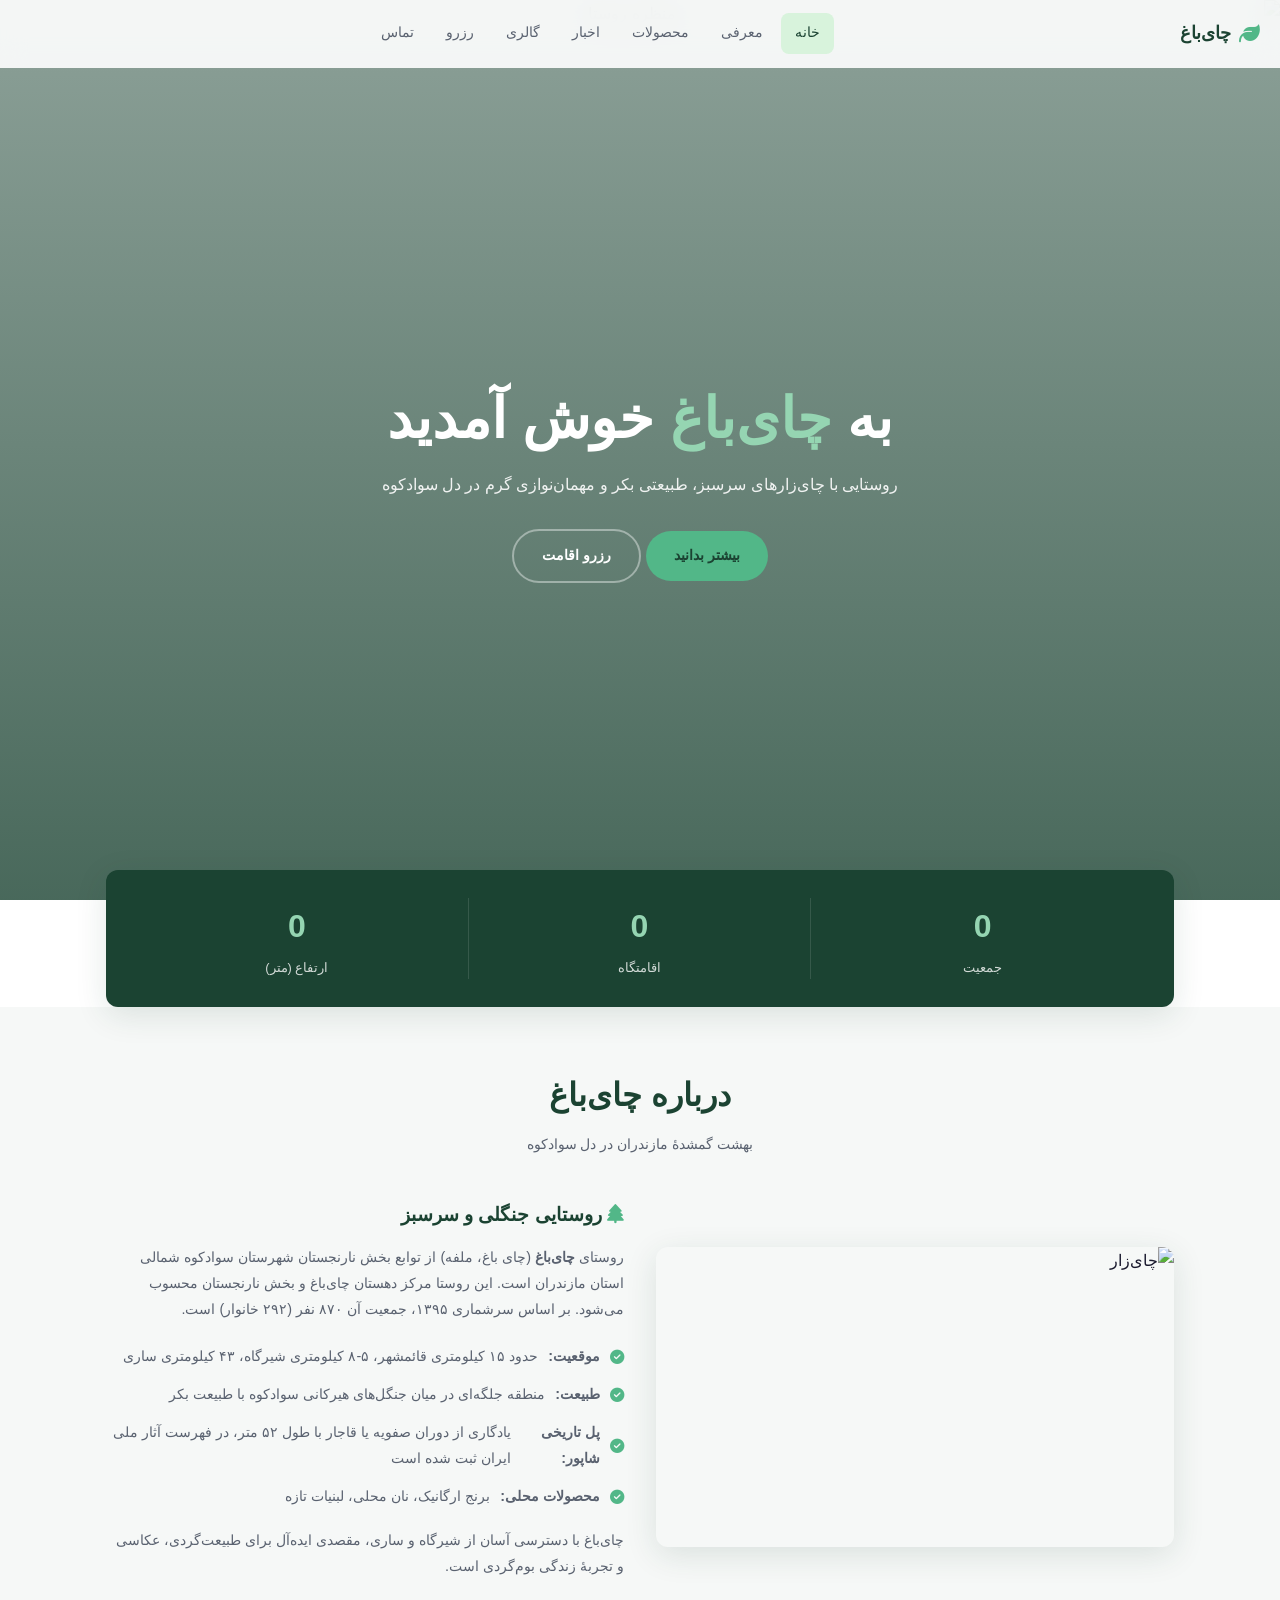
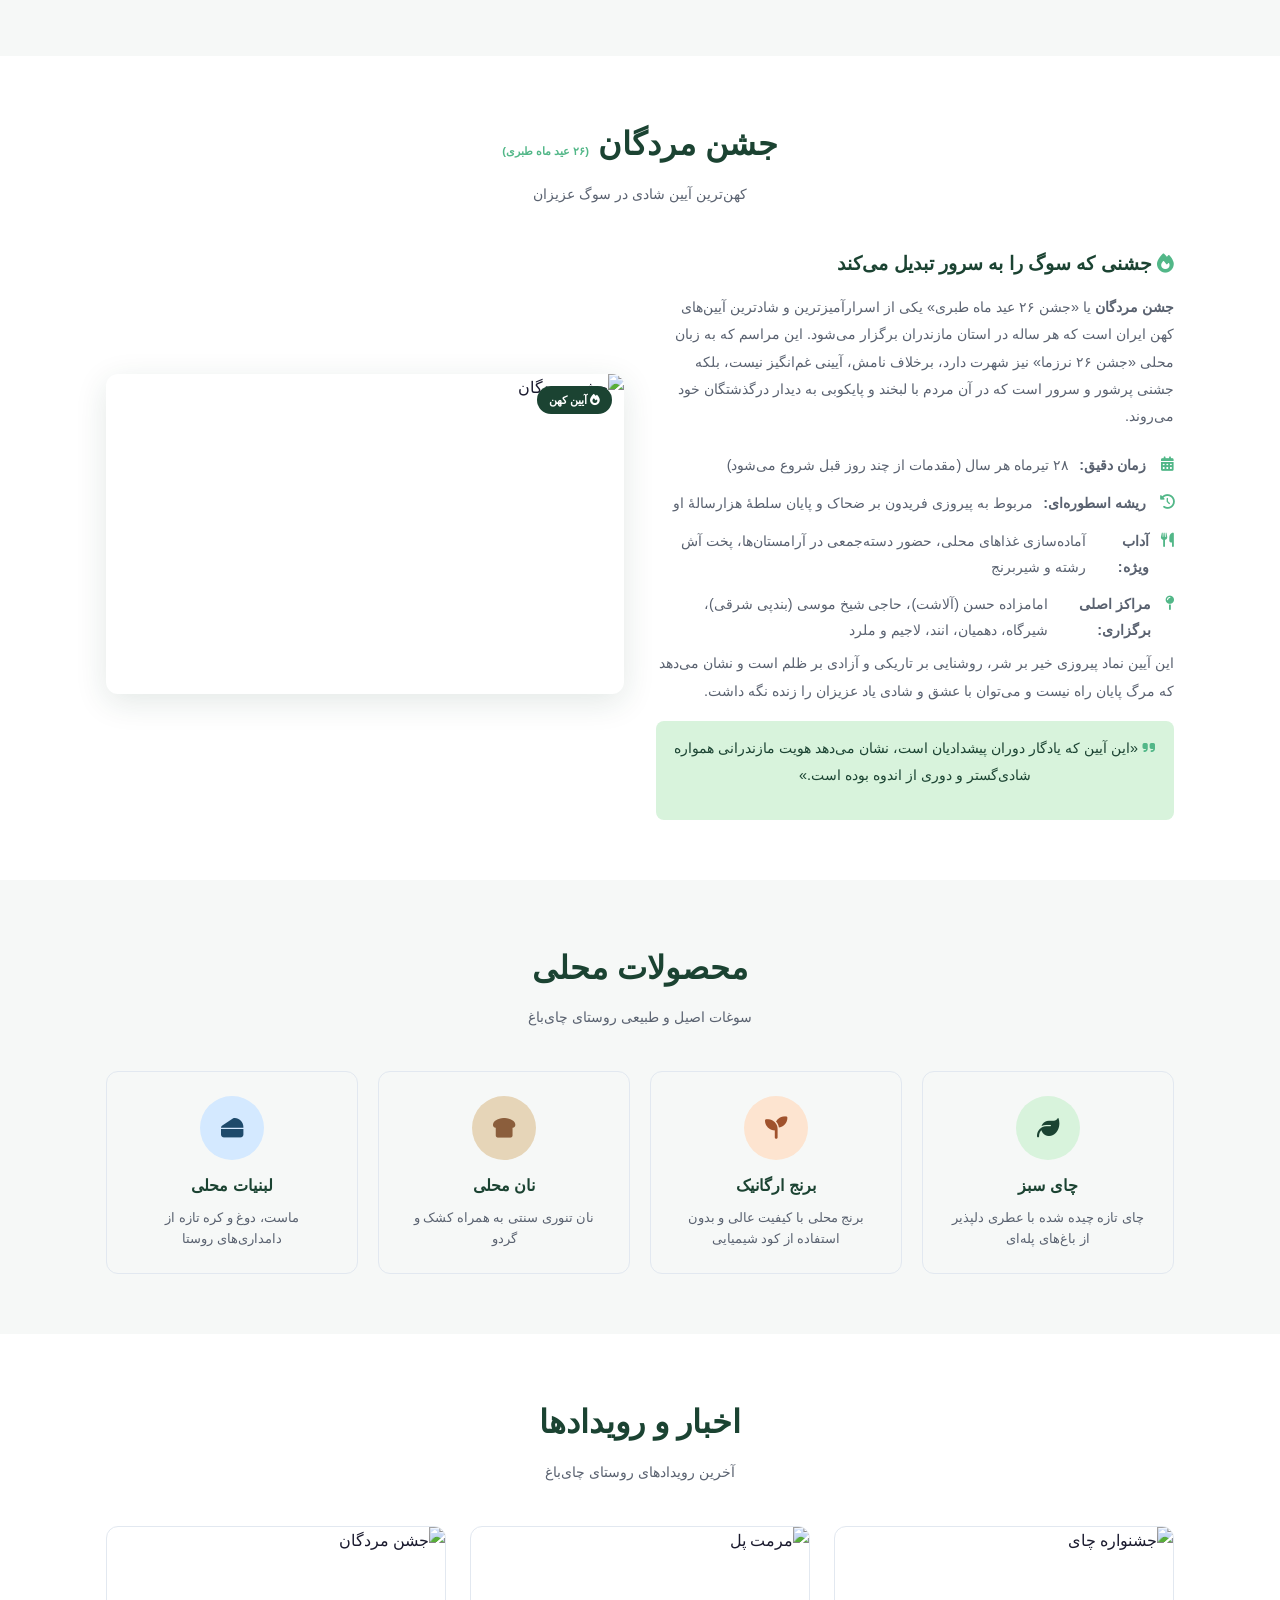
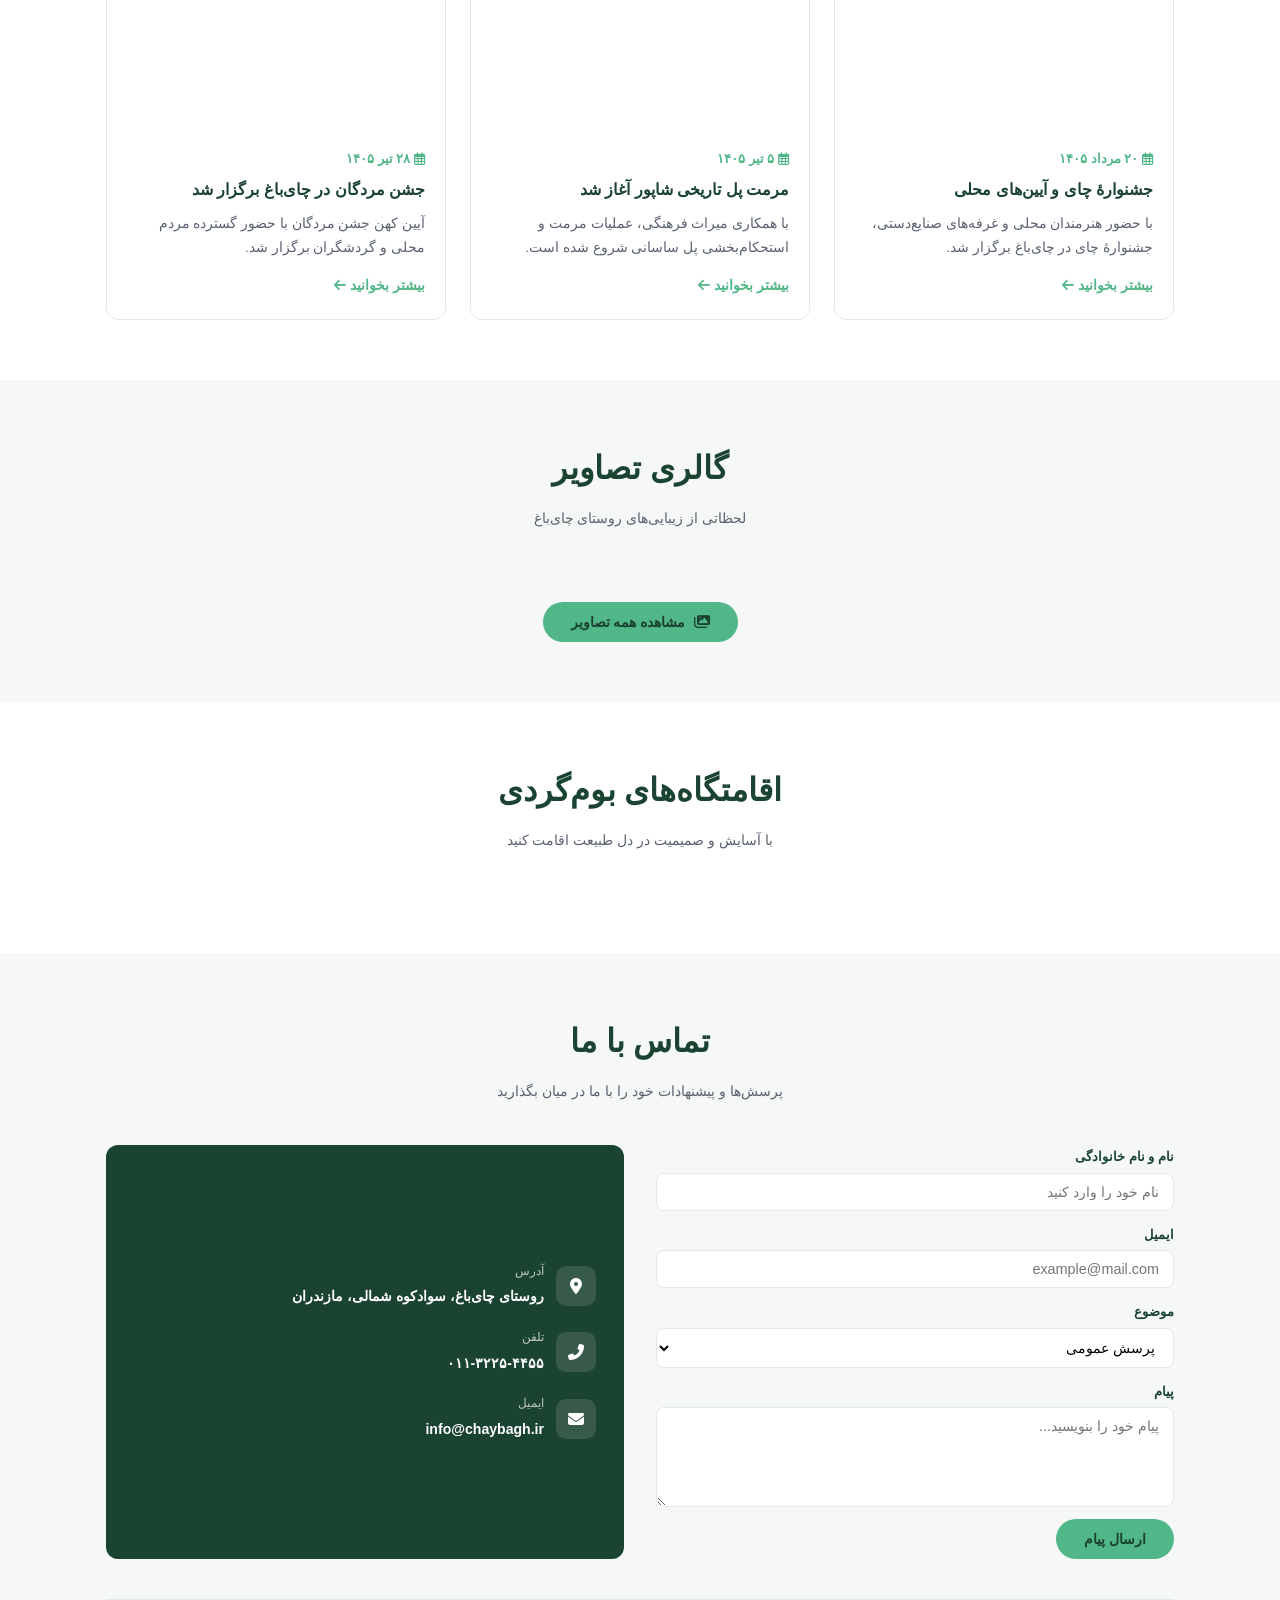
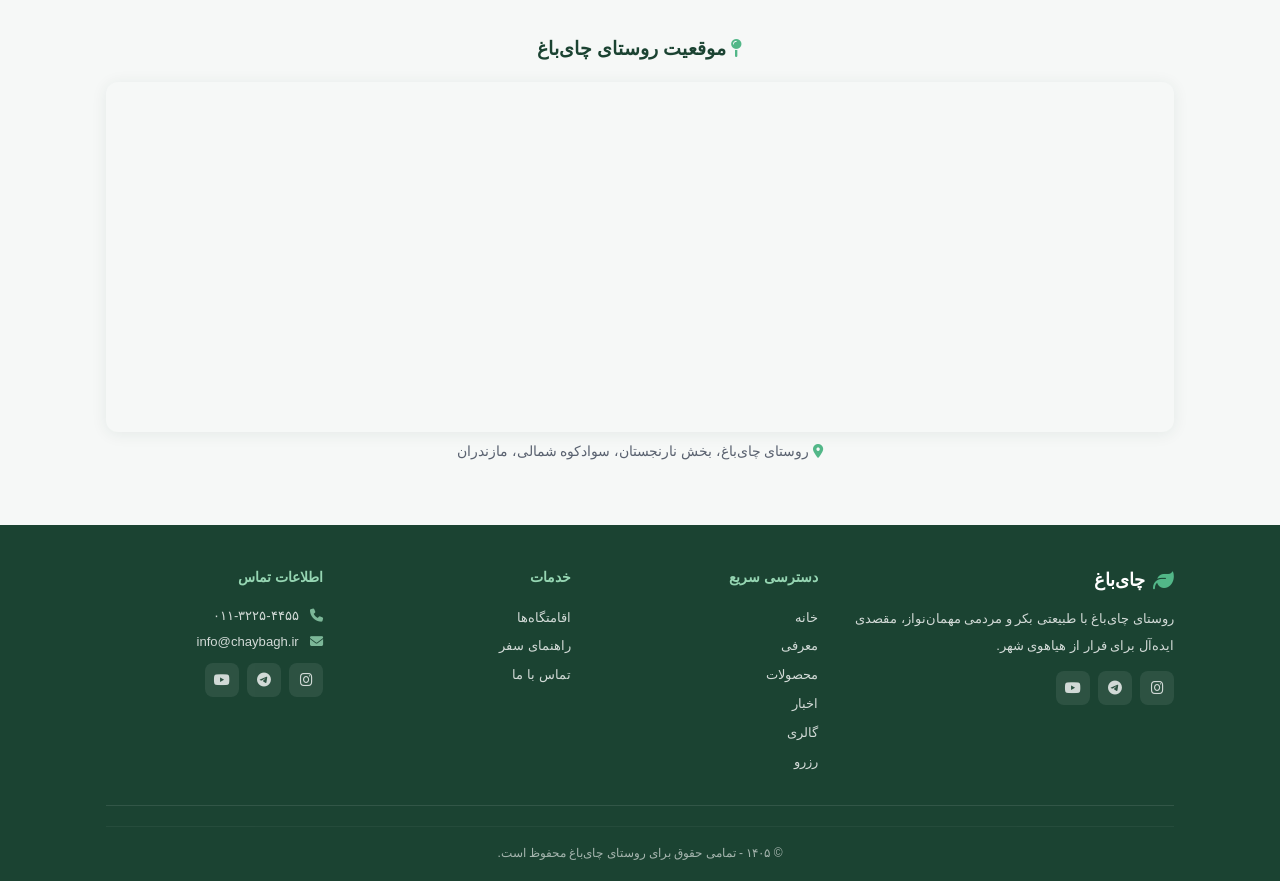
==== commit 297ef2b5: "Update index.html" ====
--- a/index.html
+++ b/index.html
@@ -185,7 +185,7 @@
         </div>
     </section>
 
-    <!-- ===== اخبار و رویدادها ===== -->
+    <!-- ===== اخبار ===== -->
     <section class="section" id="news">
         <div class="container">
             <div class="section-header">
@@ -224,26 +224,20 @@
         </div>
     </section>
 
-    <!-- ===== گالری با حالت خلاصه/کامل ===== -->
+    <!-- ===== گالری ===== -->
     <section class="section section-alt" id="gallery">
         <div class="container">
             <div class="section-header">
                 <h2>گالری تصاویر</h2>
                 <p>لحظاتی از زیبایی‌های روستای چای‌باغ</p>
             </div>
-
-            <!-- فیلترها -->
             <div class="gallery-filter" id="galleryFilter" style="display:none;">
                 <button class="filter-btn active" data-filter="all">همه</button>
                 <button class="filter-btn" data-filter="nature">طبیعت</button>
                 <button class="filter-btn" data-filter="agriculture">کشاورزی</button>
                 <button class="filter-btn" data-filter="places">اماکن</button>
             </div>
-
-            <!-- شبکه تصاویر -->
             <div class="gallery-grid compact" id="galleryGrid"></div>
-
-            <!-- دکمه تغییر حالت -->
             <div style="text-align:center; margin-top:30px;">
                 <button class="btn btn-primary" id="galleryToggleBtn">
                     <i class="fas fa-images"></i> مشاهده همه تصاویر
@@ -263,7 +257,7 @@
         </div>
     </section>
 
-    <!-- ===== تماس + نقشه ===== -->
+    <!-- ===== تماس ===== -->
     <section class="section section-alt" id="contact">
         <div class="container">
             <div class="section-header">
@@ -310,8 +304,6 @@
                     </div>
                 </div>
             </div>
-
-            <!-- نقشه تعاملی -->
             <div class="map-container">
                 <h3 style="text-align:center; color:var(--primary); margin-bottom:16px;">
                     <i class="fas fa-map-pin" style="color:var(--accent);"></i> موقعیت روستای چای‌باغ
@@ -394,4 +386,9 @@
         <div class="modal-box">
             <div class="head">
                 <h3><i class="fas fa-home" style="color:var(--accent);"></i> تکمیل رزرو</h3>
-                <button id="modalClose"><i class="fas fa-times"
+                <button id="modalClose"><i class="fas fa-times"></i></button>
+            </div>
+            <div class="body">
+                <form id="bookingForm">
+                    <div class="form-row">
+                        <
--- a/style.css
+++ b/style.css
@@ -68,7 +68,6 @@
     height: var(--header-h);
     display: flex;
     align-items: center;
-    justify-content: space-between;
     padding: 0 20px;
     background: rgba(255, 255, 255, 0.9);
     backdrop-filter: blur(12px);
@@ -80,7 +79,6 @@
     border-bottom-color: var(--border);
     box-shadow: 0 1px 12px rgba(0, 0, 0, 0.06);
 }
-
 .logo {
     display: flex;
     align-items: center;
@@ -95,7 +93,7 @@
     color: var(--accent);
 }
 
-/* منو */
+/* ===== منو ===== */
 .nav {
     flex: 1;
     display: flex;
@@ -104,12 +102,13 @@
     gap: 4px;
 }
 .nav a {
-    padding: 8px 12px;
+    padding: 8px 14px;
     border-radius: var(--radius-sm);
-    font-size: 0.8rem;
+    font-size: 0.85rem;
     font-weight: 500;
     color: var(--text-muted);
     transition: all var(--transition);
+    white-space: nowrap;
 }
 .nav a:hover,
 .nav a.active {
@@ -117,32 +116,7 @@
     background: var(--accent-lighter);
 }
 
-/* شبکه‌های اجتماعی در هدر */
-.header-social {
-    display: flex;
-    align-items: center;
-    gap: 8px;
-    flex-shrink: 0;
-}
-.header-social a {
-    width: 32px;
-    height: 32px;
-    border-radius: 50%;
-    background: var(--accent-lighter);
-    color: var(--primary);
-    display: flex;
-    align-items: center;
-    justify-content: center;
-    font-size: 0.85rem;
-    transition: all var(--transition);
-}
-.header-social a:hover {
-    background: var(--accent);
-    color: #fff;
-    transform: translateY(-2px);
-}
-
-/* همبرگر */
+/* ===== همبرگر ===== */
 .hamburger {
     display: none;
     flex-direction: column;
@@ -195,28 +169,11 @@
     color: var(--primary);
     background: var(--accent-lighter);
 }
-.mobile-social {
-    display: flex;
-    gap: 12px;
-    justify-content: center;
-    padding: 20px 0 10px;
-}
-.mobile-social a {
-    width: 40px;
-    height: 40px;
-    border-radius: 50%;
-    background: var(--accent-lighter);
-    color: var(--primary);
-    display: flex;
-    align-items: center;
-    justify-content: center;
-    font-size: 1.1rem;
-}
 
 /* ===== هیرو ===== */
 .hero {
     position: relative;
-    min-height: 90vh;
+    min-height: 100vh;
     display: flex;
     align-items: center;
     justify-content: center;
@@ -233,7 +190,6 @@
     width: 100%;
     height: 100%;
     object-fit: cover;
-    object-position: center;
 }
 .hero-overlay {
     position: absolute;
@@ -245,9 +201,8 @@
     position: relative;
     z-index: 2;
     color: #fff;
-    max-width: 1000px;
-    padding: 0 40px;
-    width: 100%;
+    max-width: 720px;
+    padding: 0 20px;
 }
 .hero-content h1 {
     font-size: clamp(2rem, 5vw, 3.5rem);
@@ -294,20 +249,18 @@
     border-color: #fff;
     background: rgba(255, 255, 255, 0.1);
 }
-.btn-outline.active {
-    border-color: var(--accent);
-    background: var(--accent);
-    color: var(--primary);
-}
 
 /* ===== بخش‌ها ===== */
 .section {
     padding: 60px 0;
+    overflow: visible;
+    clear: both;
 }
 .container {
     max-width: 1100px;
     margin: 0 auto;
     padding: 0 16px;
+    overflow: visible;
 }
 .section-alt {
     background: var(--bg-alt);
@@ -451,114 +404,6 @@
     width: 18px;
 }
 
-/* ===== بخش چرا چای‌باغ؟ ===== */
-.why-grid {
-    display: grid;
-    grid-template-columns: repeat(4, 1fr);
-    gap: 20px;
-}
-.why-card {
-    background: var(--card);
-    border-radius: var(--radius);
-    padding: 28px 20px;
-    text-align: center;
-    border: 1px solid var(--border);
-    transition: all var(--transition);
-}
-.why-card:hover {
-    border-color: var(--accent);
-    box-shadow: var(--shadow);
-    transform: translateY(-4px);
-}
-.why-icon {
-    width: 64px;
-    height: 64px;
-    border-radius: 50%;
-    margin: 0 auto 14px;
-    display: flex;
-    align-items: center;
-    justify-content: center;
-    font-size: 1.5rem;
-}
-.why-card h3 {
-    font-size: 1.05rem;
-    font-weight: 700;
-    color: var(--primary);
-    margin-bottom: 8px;
-}
-.why-card p {
-    font-size: 0.85rem;
-    color: var(--text-muted);
-    line-height: 1.6;
-}
-
-/* ===== اخبار ===== */
-.news-grid {
-    display: grid;
-    grid-template-columns: repeat(3, 1fr);
-    gap: 24px;
-}
-.news-card {
-    background: var(--card);
-    border-radius: var(--radius);
-    overflow: hidden;
-    border: 1px solid var(--border);
-    transition: all var(--transition);
-}
-.news-card:hover {
-    box-shadow: var(--shadow-lg);
-    transform: translateY(-4px);
-}
-.news-img {
-    height: 200px;
-    overflow: hidden;
-}
-.news-img img {
-    width: 100%;
-    height: 100%;
-    object-fit: cover;
-    transition: transform 0.5s;
-}
-.news-card:hover .news-img img {
-    transform: scale(1.06);
-}
-.news-body {
-    padding: 20px;
-}
-.news-date {
-    font-size: 0.78rem;
-    color: var(--accent);
-    font-weight: 600;
-    display: block;
-    margin-bottom: 6px;
-}
-.news-body h3 {
-    font-size: 1rem;
-    font-weight: 700;
-    color: var(--primary);
-    margin-bottom: 8px;
-    line-height: 1.5;
-}
-.news-body p {
-    font-size: 0.85rem;
-    color: var(--text-muted);
-    line-height: 1.7;
-    margin-bottom: 12px;
-}
-.news-link {
-    color: var(--accent);
-    font-weight: 600;
-    font-size: 0.85rem;
-    display: inline-flex;
-    align-items: center;
-    gap: 4px;
-    transition: all var(--transition);
-}
-.news-link:hover {
-    color: var(--primary);
-    gap: 8px;
-}
-
 /* ===== محصولات محلی ===== */
 .products-grid {
     display: grid;
@@ -600,18 +445,82 @@
     line-height: 1.6;
 }
 
+/* ===== اخبار ===== */
+.news-grid {
+    display: grid;
+    grid-template-columns: repeat(3, 1fr);
+    gap: 24px;
+}
+.news-card {
+    background: var(--card);
+    border-radius: var(--radius);
+    overflow: hidden;
+    border: 1px solid var(--border);
+    transition: all var(--transition);
+}
+.news-card:hover {
+    box-shadow: var(--shadow-lg);
+    transform: translateY(-4px);
+}
+.news-card img {
+    width: 100%;
+    height: 200px;
+    object-fit: cover;
+}
+.news-content {
+    padding: 20px;
+}
+.news-date {
+    font-size: 0.8rem;
+    color: var(--accent);
+    font-weight: 600;
+    display: block;
+    margin-bottom: 6px;
+}
+.news-content h3 {
+    font-size: 1rem;
+    font-weight: 700;
+    color: var(--primary);
+    margin-bottom: 8px;
+}
+.news-content p {
+    font-size: 0.85rem;
+    color: var(--text-muted);
+    line-height: 1.7;
+    margin-bottom: 12px;
+}
+.news-link {
+    color: var(--accent);
+    font-weight: 600;
+    font-size: 0.85rem;
+    display: inline-flex;
+    align-items: center;
+    gap: 4px;
+    transition: all var(--transition);
+}
+.news-link:hover {
+    color: var(--primary);
+    gap: 8px;
+}
+
 /* ===== گالری ===== */
 .gallery-grid {
     display: grid;
     grid-template-columns: repeat(auto-fill, minmax(240px, 1fr));
     gap: 14px;
     transition: all 0.4s ease;
+    height: auto !important;
+    overflow: visible !important;
 }
 .gallery-grid.compact .gallery-item:nth-child(n+7) {
     display: none;
 }
 .gallery-grid.full .gallery-item {
     display: block !important;
+}
+.gallery-grid.full {
+    height: auto !important;
+    overflow: visible !important;
 }
 
 .gallery-item {
@@ -621,6 +530,8 @@
     cursor: pointer;
     aspect-ratio: 4/3;
     transition: transform 0.3s ease;
+    width: 100% !important;
+    height: auto !important;
 }
 .gallery-item img {
     width: 100%;
@@ -657,6 +568,7 @@
     font-size: 0.7rem;
 }
 
+/* فیلترها */
 .gallery-filter {
     display: flex;
     justify-content: center;
@@ -686,6 +598,7 @@
     box-shadow: 0 4px 12px rgba(82, 183, 136, 0.25);
 }
 
+/* انیمیشن */
 .gallery-grid.full {
     animation: fadeInUp 0.5s ease;
 }
@@ -944,11 +857,6 @@
 .contact-info .item strong {
     font-size: 0.88rem;
 }
-.contact-info .social-icons i {
-    background: none;
-    width: auto;
-    height: auto;
-}
 
 /* ===== نقشه ===== */
 .map-container {
@@ -996,4 +904,94 @@
     transform: translateY(0);
 }
 .back-to-top:hover {
-   
+    background: var(--accent-light);
+    transform: translateY(-4px);
+    box-shadow: 0 6px 24px rgba(82, 183, 136, 0.4);
+}
+
+/* ===== فوتر ===== */
+.footer {
+    background: var(--primary);
+    color: #fff;
+    padding: 40px 0 0;
+}
+.footer-grid {
+    display: grid;
+    grid-template-columns: 1.5fr 1fr 1fr 1fr;
+    gap: 30px;
+    padding-bottom: 30px;
+    border-bottom: 1px solid rgba(255, 255, 255, 0.1);
+}
+.footer h4 {
+    font-size: 0.9rem;
+    font-weight: 700;
+    margin-bottom: 12px;
+    color: var(--accent-light);
+}
+.footer p,
+.footer a {
+    font-size: 0.82rem;
+    opacity: 0.8;
+    line-height: 2;
+}
+.footer a:hover {
+    opacity: 1;
+    color: var(--accent-light);
+}
+.footer .social {
+    display: flex;
+    gap: 8px;
+    margin-top: 12px;
+}
+.footer .social a {
+    width: 34px;
+    height: 34px;
+    border-radius: 8px;
+    background: rgba(255, 255, 255, 0.1);
+    display: flex;
+    align-items: center;
+    justify-content: center;
+    font-size: 0.9rem;
+    transition: background var(--transition);
+}
+.footer .social a:hover {
+    background: var(--accent);
+    color: var(--primary);
+}
+.footer .copy {
+    text-align: center;
+    padding: 16px 0;
+    font-size: 0.75rem;
+    opacity: 0.6;
+    border-top: 1px solid rgba(255, 255, 255, 0.08);
+    margin-top: 20px;
+}
+
+/* ===== ریسپانسیو ===== */
+@media (max-width: 1024px) {
+    .booking-grid {
+        grid-template-columns: repeat(2, 1fr);
+    }
+    .products-grid {
+        grid-template-columns: repeat(2, 1fr);
+    }
+    .news-grid {
+        grid-template-columns: repeat(2, 1fr);
+    }
+    .intro-grid,
+    .festival-grid {
+        gap: 24px;
+    }
+    .footer-grid {
+        grid-template-columns: 1fr 1fr;
+    }
+}
+
+@media (max-width: 768px) {
+    .nav {
+        display: none;
+    }
+    .hamburger {
+        display: flex;
+    }
+    .stats {
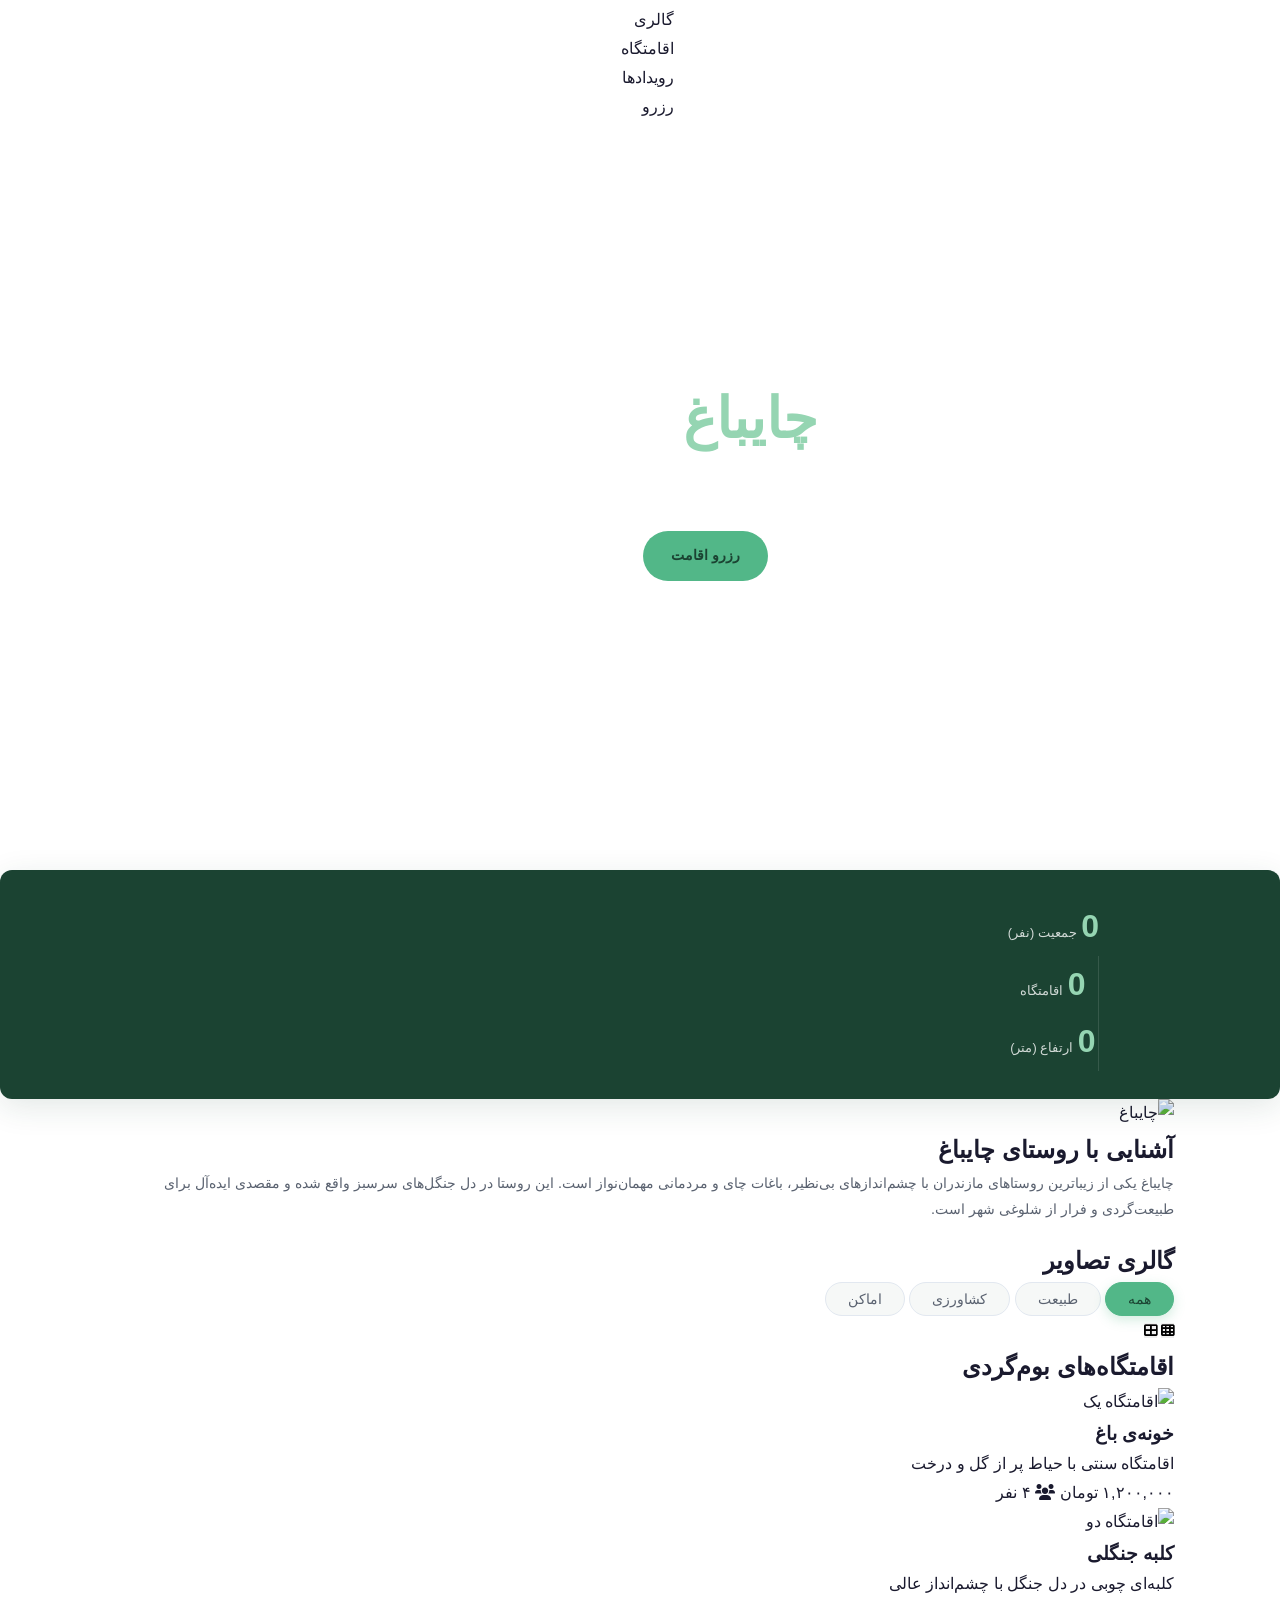
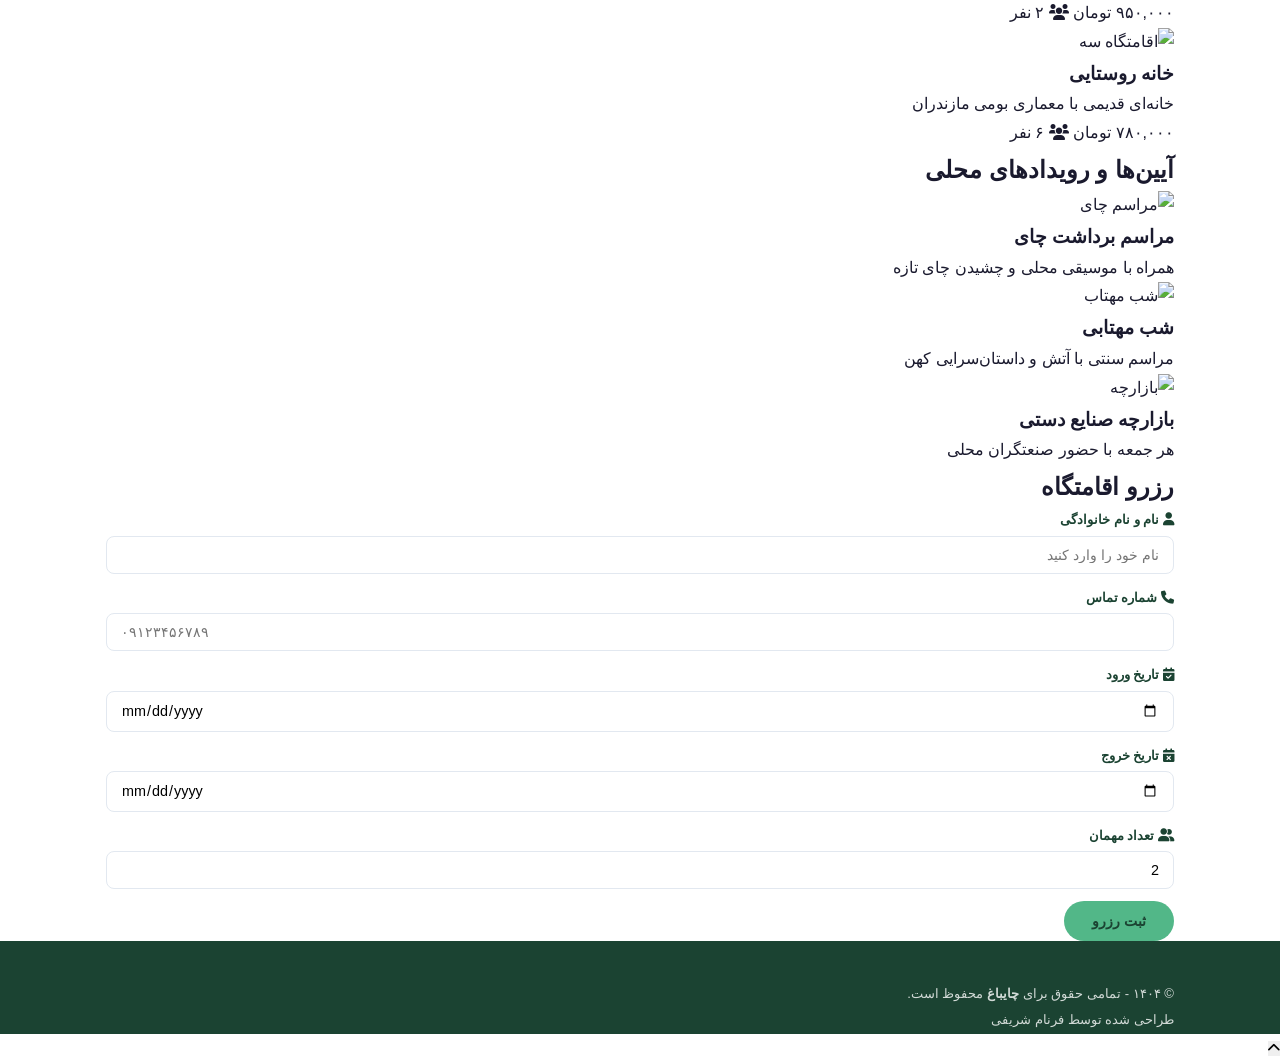
==== commit ddb684a7: "Update index.html" ====
--- a/index.html
+++ b/index.html
@@ -3,392 +3,221 @@
 <head>
     <meta charset="UTF-8" />
     <meta name="viewport" content="width=device-width, initial-scale=1.0" />
-    <title>روستای چای‌باغ | سوادکوه شمالی</title>
+    <title>چایباغ - بهشت مازندران</title>
+    <!-- Font Awesome -->
+    <link rel="stylesheet" href="https://cdnjs.cloudflare.com/ajax/libs/font-awesome/6.0.0-beta3/css/all.min.css" />
+    <!-- فونت وزیرمتن -->
     <link href="https://cdn.jsdelivr.net/gh/rastikerdar/vazirmatn@v33.003/Vazirmatn-font-face.css" rel="stylesheet" />
-    <link rel="stylesheet" href="https://cdnjs.cloudflare.com/ajax/libs/font-awesome/6.5.1/css/all.min.css" />
+    <!-- استایل اصلی -->
     <link rel="stylesheet" href="style.css" />
 </head>
 <body>
 
-    <!-- ===== هدر ===== -->
-    <header class="header" id="header">
-        <div class="logo">
-            <i class="fas fa-leaf"></i>
-            <span>چای‌باغ</span>
-        </div>
-        <nav class="nav" id="nav">
-            <a href="#hero" class="active">خانه</a>
-            <a href="#about">معرفی</a>
-            <a href="#products">محصولات</a>
-            <a href="#news">اخبار</a>
-            <a href="#gallery">گالری</a>
-            <a href="#booking">رزرو</a>
-            <a href="#contact">تماس</a>
-        </nav>
-        <button class="hamburger" id="hamburger" aria-label="منو">
-            <span></span><span></span><span></span>
-        </button>
+    <!-- ========== هدر ========== -->
+    <header class="header">
+        <div class="container header-container">
+            <a href="#" class="logo">🍃 چایباغ</a>
+            <button class="hamburger" id="hamburger" aria-label="منو">
+                <span></span><span></span><span></span>
+            </button>
+            <nav class="nav-menu" id="navMenu">
+                <ul>
+                    <li><a href="#about">معرفی</a></li>
+                    <li><a href="#gallery">گالری</a></li>
+                    <li><a href="#residence">اقامتگاه</a></li>
+                    <li><a href="#events">رویدادها</a></li>
+                    <li><a href="#reserve" class="btn-nav">رزرو</a></li>
+                </ul>
+            </nav>
+        </div>
     </header>
 
-    <!-- ===== منوی موبایل ===== -->
-    <div class="mobile-menu" id="mobileMenu">
-        <a href="#hero">خانه</a>
-        <a href="#about">معرفی</a>
-        <a href="#products">محصولات</a>
-        <a href="#news">اخبار</a>
-        <a href="#gallery">گالری</a>
-        <a href="#booking">رزرو</a>
-        <a href="#contact">تماس</a>
+    <!-- ========== بخش هیرو ========== -->
+    <section class="hero" id="home">
+        <div class="container hero-container">
+            <div class="hero-content">
+                <h1>به <span>چایباغ</span> خوش آمدید</h1>
+                <p>جایی برای آرامش، طبیعت بکر و خاطرات ماندگار در دل مازندران</p>
+                <div class="hero-buttons">
+                    <a href="#reserve" class="btn btn-primary">رزرو اقامت</a>
+                    <a href="#about" class="btn btn-outline">بیشتر بدانید</a>
+                </div>
+            </div>
+        </div>
+    </section>
+
+    <!-- ========== آمار ========== -->
+    <section class="stats" id="about">
+        <div class="container stats-container">
+            <div class="stat-item">
+                <span class="stat-number" data-target="1200">0</span>
+                <span class="stat-label">جمعیت (نفر)</span>
+            </div>
+            <div class="stat-item">
+                <span class="stat-number" data-target="15">0</span>
+                <span class="stat-label">اقامتگاه</span>
+            </div>
+            <div class="stat-item">
+                <span class="stat-number" data-target="850">0</span>
+                <span class="stat-label">ارتفاع (متر)</span>
+            </div>
+        </div>
+    </section>
+
+    <!-- ========== معرفی (تصویر بالا در موبایل) ========== -->
+    <section class="intro">
+        <div class="container intro-container">
+            <div class="intro-image">
+                <img src="https://via.placeholder.com/600x400/2e7d32/fff?text=روستای+چایباغ" alt="چایباغ" />
+            </div>
+            <div class="intro-text">
+                <h2>آشنایی با روستای چایباغ</h2>
+                <p>
+                    چایباغ یکی از زیباترین روستاهای مازندران با چشم‌اندازهای بی‌نظیر، 
+                    باغات چای و مردمانی مهمان‌نواز است. این روستا در دل جنگل‌های سرسبز 
+                    واقع شده و مقصدی ایده‌آل برای طبیعت‌گردی و فرار از شلوغی شهر است.
+                </p>
+            </div>
+        </div>
+    </section>
+
+    <!-- ========== گالری ========== -->
+    <section class="gallery" id="gallery">
+        <div class="container">
+            <h2>گالری تصاویر</h2>
+            <div class="gallery-controls">
+                <div class="filter-buttons">
+                    <button class="filter-btn active" data-filter="all">همه</button>
+                    <button class="filter-btn" data-filter="nature">طبیعت</button>
+                    <button class="filter-btn" data-filter="farming">کشاورزی</button>
+                    <button class="filter-btn" data-filter="place">اماکن</button>
+                </div>
+                <div class="view-toggle">
+                    <button class="view-btn active" data-view="compact"><i class="fas fa-th"></i></button>
+                    <button class="view-btn" data-view="full"><i class="fas fa-th-large"></i></button>
+                </div>
+            </div>
+            <div class="gallery-grid" id="galleryGrid"></div>
+        </div>
+    </section>
+
+    <!-- ========== اقامتگاه‌ها ========== -->
+    <section class="residence" id="residence">
+        <div class="container">
+            <h2>اقامتگاه‌های بوم‌گردی</h2>
+            <div class="residence-grid">
+                <div class="residence-card">
+                    <img src="https://via.placeholder.com/400x250/4caf50/fff?text=اقامتگاه+۱" alt="اقامتگاه یک" />
+                    <div class="residence-info">
+                        <h3>خونه‌ی باغ</h3>
+                        <p>اقامتگاه سنتی با حیاط پر از گل و درخت</p>
+                        <span class="price">۱,۲۰۰,۰۰۰ تومان</span>
+                        <span class="capacity"><i class="fas fa-users"></i> ۴ نفر</span>
+                    </div>
+                </div>
+                <div class="residence-card">
+                    <img src="https://via.placeholder.com/400x250/8bc34a/fff?text=اقامتگاه+۲" alt="اقامتگاه دو" />
+                    <div class="residence-info">
+                        <h3>کلبه جنگلی</h3>
+                        <p>کلبه‌ای چوبی در دل جنگل با چشم‌انداز عالی</p>
+                        <span class="price">۹۵۰,۰۰۰ تومان</span>
+                        <span class="capacity"><i class="fas fa-users"></i> ۲ نفر</span>
+                    </div>
+                </div>
+                <div class="residence-card">
+                    <img src="https://via.placeholder.com/400x250/ff9800/fff?text=اقامتگاه+۳" alt="اقامتگاه سه" />
+                    <div class="residence-info">
+                        <h3>خانه روستایی</h3>
+                        <p>خانه‌ای قدیمی با معماری بومی مازندران</p>
+                        <span class="price">۷۸۰,۰۰۰ تومان</span>
+                        <span class="capacity"><i class="fas fa-users"></i> ۶ نفر</span>
+                    </div>
+                </div>
+            </div>
+        </div>
+    </section>
+
+    <!-- ========== رویدادها (در موبایل به صورت ستونی) ========== -->
+    <section class="events" id="events">
+        <div class="container">
+            <h2>آیین‌ها و رویدادهای محلی</h2>
+            <div class="events-list">
+                <div class="event-item">
+                    <img src="https://via.placeholder.com/150/ff5722/fff?text=مراسم+چای" alt="مراسم چای" />
+                    <div class="event-info">
+                        <h3>مراسم برداشت چای</h3>
+                        <p>همراه با موسیقی محلی و چشیدن چای تازه</p>
+                    </div>
+                </div>
+                <div class="event-item">
+                    <img src="https://via.placeholder.com/150/2196f3/fff?text=شب+مهتاب" alt="شب مهتاب" />
+                    <div class="event-info">
+                        <h3>شب مهتابی</h3>
+                        <p>مراسم سنتی با آتش و داستان‌سرایی کهن</p>
+                    </div>
+                </div>
+                <div class="event-item">
+                    <img src="https://via.placeholder.com/150/9c27b0/fff?text=بازارچه" alt="بازارچه" />
+                    <div class="event-info">
+                        <h3>بازارچه صنایع دستی</h3>
+                        <p>هر جمعه با حضور صنعتگران محلی</p>
+                    </div>
+                </div>
+            </div>
+        </div>
+    </section>
+
+    <!-- ========== فرم رزرو ========== -->
+    <section class="reserve" id="reserve">
+        <div class="container">
+            <h2>رزرو اقامتگاه</h2>
+            <form id="reserveForm" class="reserve-form">
+                <div class="form-group">
+                    <label><i class="fas fa-user"></i> نام و نام خانوادگی</label>
+                    <input type="text" id="fullName" placeholder="نام خود را وارد کنید" required />
+                </div>
+                <div class="form-group">
+                    <label><i class="fas fa-phone"></i> شماره تماس</label>
+                    <input type="tel" id="phone" placeholder="۰۹۱۲۳۴۵۶۷۸۹" required />
+                </div>
+                <div class="form-group">
+                    <label><i class="fas fa-calendar-check"></i> تاریخ ورود</label>
+                    <input type="date" id="checkIn" required />
+                </div>
+                <div class="form-group">
+                    <label><i class="fas fa-calendar-times"></i> تاریخ خروج</label>
+                    <input type="date" id="checkOut" required />
+                </div>
+                <div class="form-group">
+                    <label><i class="fas fa-user-friends"></i> تعداد مهمان</label>
+                    <input type="number" id="guests" min="1" max="10" value="2" required />
+                </div>
+                <button type="submit" class="btn btn-primary btn-block">ثبت رزرو</button>
+                <div id="formMessage" class="form-message"></div>
+            </form>
+        </div>
+    </section>
+
+    <!-- ========== فوتر ========== -->
+    <footer class="footer">
+        <div class="container">
+            <p>© ۱۴۰۴ - تمامی حقوق برای <strong>چایباغ</strong> محفوظ است.</p>
+            <p>طراحی شده توسط <span>فرنام شریفی</span></p>
+        </div>
+    </footer>
+
+    <!-- دکمه بازگشت به بالا -->
+    <button id="scrollTopBtn" class="scroll-top"><i class="fas fa-chevron-up"></i></button>
+
+    <!-- لایتباکس -->
+    <div class="lightbox" id="lightbox">
+        <span class="lightbox-close">&times;</span>
+        <span class="lightbox-prev"><i class="fas fa-chevron-left"></i></span>
+        <span class="lightbox-next"><i class="fas fa-chevron-right"></i></span>
+        <img class="lightbox-img" id="lightboxImg" src="" alt="تصویر بزرگ" />
+        <div class="lightbox-caption" id="lightboxCaption"></div>
     </div>
 
-    <!-- ===== هیرو ===== -->
-    <section class="hero" id="hero">
-        <div class="hero-bg">
-            <img src="https://images.unsplash.com/photo-1500382017468-9049fed747ef?w=1600&h=900&fit=crop&crop=center" alt="منظره روستا" loading="lazy" />
-        </div>
-        <div class="hero-overlay"></div>
-        <div class="hero-content">
-            <h1>به <span>چای‌باغ</span> خوش آمدید</h1>
-            <p>روستایی با چای‌زارهای سرسبز، طبیعتی بکر و مهمان‌نوازی گرم در دل سوادکوه</p>
-            <div>
-                <a href="#about" class="btn btn-primary">بیشتر بدانید</a>
-                <a href="#booking" class="btn btn-outline">رزرو اقامت</a>
-            </div>
-        </div>
-    </section>
-
-    <!-- ===== آمار ===== -->
-    <div class="container">
-        <div class="stats" id="stats">
-            <div class="stat-item">
-                <div class="stat-number" data-count="870">0</div>
-                <div class="stat-label">جمعیت</div>
-            </div>
-            <div class="stat-item">
-                <div class="stat-number" data-count="5">0</div>
-                <div class="stat-label">اقامتگاه</div>
-            </div>
-            <div class="stat-item">
-                <div class="stat-number" data-count="1400">0</div>
-                <div class="stat-label">ارتفاع (متر)</div>
-            </div>
-        </div>
-    </div>
-
-    <!-- ===== معرفی ===== -->
-    <section class="section section-alt" id="about">
-        <div class="container">
-            <div class="section-header">
-                <h2>درباره چای‌باغ</h2>
-                <p>بهشت گمشدهٔ مازندران در دل سوادکوه</p>
-            </div>
-            <div class="intro-grid">
-                <div class="intro-img">
-                    <img src="https://images.unsplash.com/photo-1523712999610-f77fbcfc3843?w=800&h=500&fit=crop&crop=center" alt="چای‌زار" loading="lazy" />
-                </div>
-                <div class="intro-text">
-                    <h3><i class="fas fa-tree" style="color: var(--accent);"></i> روستایی جنگلی و سرسبز</h3>
-                    <p>
-                        روستای <strong>چای‌باغ</strong> (چای باغ، ملفه) از توابع بخش نارنجستان شهرستان سوادکوه شمالی استان مازندران است. 
-                        این روستا مرکز دهستان چای‌باغ و بخش نارنجستان محسوب می‌شود. 
-                        بر اساس سرشماری ۱۳۹۵، جمعیت آن ۸۷۰ نفر (۲۹۲ خانوار) است.
-                    </p>
-                    <ul>
-                        <li><i class="fas fa-check-circle"></i> <strong>موقعیت:</strong> حدود ۱۵ کیلومتری قائمشهر، ۵-۸ کیلومتری شیرگاه، ۴۳ کیلومتری ساری</li>
-                        <li><i class="fas fa-check-circle"></i> <strong>طبیعت:</strong> منطقه جلگه‌ای در میان جنگل‌های هیرکانی سوادکوه با طبیعت بکر</li>
-                        <li><i class="fas fa-check-circle"></i> <strong>پل تاریخی شاپور:</strong> یادگاری از دوران صفویه یا قاجار با طول ۵۲ متر، در فهرست آثار ملی ایران ثبت شده است</li>
-                        <li><i class="fas fa-check-circle"></i> <strong>محصولات محلی:</strong> برنج ارگانیک، نان محلی، لبنیات تازه</li>
-                    </ul>
-                    <p style="margin-top:12px; color:var(--text-muted); font-size:0.9rem;">
-                        چای‌باغ با دسترسی آسان از شیرگاه و ساری، مقصدی ایده‌آل برای طبیعت‌گردی، عکاسی و تجربهٔ زندگی بوم‌گردی است.
-                    </p>
-                </div>
-            </div>
-        </div>
-    </section>
-
-    <!-- ===== جشن مردگان ===== -->
-    <section class="section" id="festival">
-        <div class="container">
-            <div class="section-header">
-                <h2>جشن مردگان <span style="color:var(--accent);font-size:0.7rem;">(۲۶ عید ماه طبری)</span></h2>
-                <p>کهن‌ترین آیین شادی در سوگ عزیزان</p>
-            </div>
-            <div class="festival-grid">
-                <div class="festival-text">
-                    <h3><i class="fas fa-fire" style="color:var(--accent);"></i> جشنی که سوگ را به سرور تبدیل می‌کند</h3>
-                    <p>
-                        <strong>جشن مردگان</strong> یا «جشن ۲۶ عید ماه طبری» یکی از اسرارآمیزترین و شادترین آیین‌های کهن ایران است که هر ساله در استان مازندران برگزار می‌شود. 
-                        این مراسم که به زبان محلی «جشن ۲۶ نرزما» نیز شهرت دارد، برخلاف نامش، آیینی غم‌انگیز نیست، بلکه جشنی پرشور و سرور است که در آن مردم با لبخند و پایکوبی به دیدار درگذشتگان خود می‌روند.
-                    </p>
-                    <ul>
-                        <li><i class="fas fa-calendar-alt"></i> <strong>زمان دقیق:</strong> ۲۸ تیرماه هر سال (مقدمات از چند روز قبل شروع می‌شود)</li>
-                        <li><i class="fas fa-history"></i> <strong>ریشه اسطوره‌ای:</strong> مربوط به پیروزی فریدون بر ضحاک و پایان سلطهٔ هزارسالهٔ او</li>
-                        <li><i class="fas fa-utensils"></i> <strong>آداب ویژه:</strong> آماده‌سازی غذاهای محلی، حضور دسته‌جمعی در آرامستان‌ها، پخت آش رشته و شیربرنج</li>
-                        <li><i class="fas fa-map-pin"></i> <strong>مراکز اصلی برگزاری:</strong> امامزاده حسن (آلاشت)، حاجی شیخ موسی (بندپی شرقی)، شیرگاه، دهمیان، انند، لاجیم و ملرد</li>
-                    </ul>
-                    <p>
-                        این آیین نماد پیروزی خیر بر شر، روشنایی بر تاریکی و آزادی بر ظلم است و نشان می‌دهد که مرگ پایان راه نیست و می‌توان با عشق و شادی یاد عزیزان را زنده نگه داشت.
-                    </p>
-                    <div style="margin-top:16px; background:var(--accent-lighter); border-radius:var(--radius-sm); padding:14px; text-align:center;">
-                        <p style="font-size:0.9rem; color:var(--primary);">
-                            <i class="fas fa-quote-right" style="color:var(--accent);"></i>
-                            «این آیین که یادگار دوران پیشدادیان است، نشان می‌دهد هویت مازندرانی همواره شادی‌گستر و دوری از اندوه بوده است.»
-                        </p>
-                    </div>
-                </div>
-                <div class="festival-img">
-                    <img src="https://images.unsplash.com/photo-1504384308090-c894fdcc538d?w=800&h=500&fit=crop&crop=center" alt="جشن مردگان" loading="lazy" />
-                    <span class="img-badge"><i class="fas fa-fire"></i> آیین کهن</span>
-                </div>
-            </div>
-        </div>
-    </section>
-
-    <!-- ===== محصولات محلی ===== -->
-    <section class="section section-alt" id="products">
-        <div class="container">
-            <div class="section-header">
-                <h2>محصولات محلی</h2>
-                <p>سوغات اصیل و طبیعی روستای چای‌باغ</p>
-            </div>
-            <div class="products-grid">
-                <div class="product-card">
-                    <div class="product-icon" style="background: #D8F3DC; color: #1B4332;">
-                        <i class="fas fa-leaf"></i>
-                    </div>
-                    <h3>چای سبز</h3>
-                    <p>چای تازه چیده شده با عطری دلپذیر از باغ‌های پله‌ای</p>
-                </div>
-                <div class="product-card">
-                    <div class="product-icon" style="background: #FDE4D0; color: #A0522D;">
-                        <i class="fas fa-seedling"></i>
-                    </div>
-                    <h3>برنج ارگانیک</h3>
-                    <p>برنج محلی با کیفیت عالی و بدون استفاده از کود شیمیایی</p>
-                </div>
-                <div class="product-card">
-                    <div class="product-icon" style="background: #E6D5B8; color: #8B5E3C;">
-                        <i class="fas fa-bread-slice"></i>
-                    </div>
-                    <h3>نان محلی</h3>
-                    <p>نان تنوری سنتی به همراه کشک و گردو</p>
-                </div>
-                <div class="product-card">
-                    <div class="product-icon" style="background: #D4E9FF; color: #1E4A6B;">
-                        <i class="fas fa-cheese"></i>
-                    </div>
-                    <h3>لبنیات محلی</h3>
-                    <p>ماست، دوغ و کره تازه از دامداری‌های روستا</p>
-                </div>
-            </div>
-        </div>
-    </section>
-
-    <!-- ===== اخبار ===== -->
-    <section class="section" id="news">
-        <div class="container">
-            <div class="section-header">
-                <h2>اخبار و رویدادها</h2>
-                <p>آخرین رویدادهای روستای چای‌باغ</p>
-            </div>
-            <div class="news-grid">
-                <div class="news-card">
-                    <img src="https://images.unsplash.com/photo-1558618666-fcd25c85f3e9?w=400&h=300&fit=crop&crop=center" alt="جشنواره چای" loading="lazy" />
-                    <div class="news-content">
-                        <span class="news-date"><i class="far fa-calendar-alt"></i> ۲۰ مرداد ۱۴۰۵</span>
-                        <h3>جشنوارهٔ چای و آیین‌های محلی</h3>
-                        <p>با حضور هنرمندان محلی و غرفه‌های صنایع‌دستی، جشنوارهٔ چای در چای‌باغ برگزار شد.</p>
-                        <a href="#" class="news-link">بیشتر بخوانید <i class="fas fa-arrow-left"></i></a>
-                    </div>
-                </div>
-                <div class="news-card">
-                    <img src="https://images.unsplash.com/photo-1580582932707-520aed937b7b?w=400&h=300&fit=crop&crop=center" alt="مرمت پل" loading="lazy" />
-                    <div class="news-content">
-                        <span class="news-date"><i class="far fa-calendar-alt"></i> ۵ تیر ۱۴۰۵</span>
-                        <h3>مرمت پل تاریخی شاپور آغاز شد</h3>
-                        <p>با همکاری میراث فرهنگی، عملیات مرمت و استحکام‌بخشی پل ساسانی شروع شده است.</p>
-                        <a href="#" class="news-link">بیشتر بخوانید <i class="fas fa-arrow-left"></i></a>
-                    </div>
-                </div>
-                <div class="news-card">
-                    <img src="https://images.unsplash.com/photo-1504384308090-c894fdcc538d?w=400&h=300&fit=crop&crop=center" alt="جشن مردگان" loading="lazy" />
-                    <div class="news-content">
-                        <span class="news-date"><i class="far fa-calendar-alt"></i> ۲۸ تیر ۱۴۰۵</span>
-                        <h3>جشن مردگان در چای‌باغ برگزار شد</h3>
-                        <p>آیین کهن جشن مردگان با حضور گسترده مردم محلی و گردشگران برگزار شد.</p>
-                        <a href="#" class="news-link">بیشتر بخوانید <i class="fas fa-arrow-left"></i></a>
-                    </div>
-                </div>
-            </div>
-        </div>
-    </section>
-
-    <!-- ===== گالری ===== -->
-    <section class="section section-alt" id="gallery">
-        <div class="container">
-            <div class="section-header">
-                <h2>گالری تصاویر</h2>
-                <p>لحظاتی از زیبایی‌های روستای چای‌باغ</p>
-            </div>
-            <div class="gallery-filter" id="galleryFilter" style="display:none;">
-                <button class="filter-btn active" data-filter="all">همه</button>
-                <button class="filter-btn" data-filter="nature">طبیعت</button>
-                <button class="filter-btn" data-filter="agriculture">کشاورزی</button>
-                <button class="filter-btn" data-filter="places">اماکن</button>
-            </div>
-            <div class="gallery-grid compact" id="galleryGrid"></div>
-            <div style="text-align:center; margin-top:30px;">
-                <button class="btn btn-primary" id="galleryToggleBtn">
-                    <i class="fas fa-images"></i> مشاهده همه تصاویر
-                </button>
-            </div>
-        </div>
-    </section>
-
-    <!-- ===== رزرو ===== -->
-    <section class="section" id="booking">
-        <div class="container">
-            <div class="section-header">
-                <h2>اقامتگاه‌های بوم‌گردی</h2>
-                <p>با آسایش و صمیمیت در دل طبیعت اقامت کنید</p>
-            </div>
-            <div class="booking-grid" id="bookingGrid"></div>
-        </div>
-    </section>
-
-    <!-- ===== تماس ===== -->
-    <section class="section section-alt" id="contact">
-        <div class="container">
-            <div class="section-header">
-                <h2>تماس با ما</h2>
-                <p>پرسش‌ها و پیشنهادات خود را با ما در میان بگذارید</p>
-            </div>
-            <div class="contact-grid">
-                <form id="contactForm">
-                    <div class="form-group">
-                        <label for="name">نام و نام خانوادگی</label>
-                        <input type="text" id="name" placeholder="نام خود را وارد کنید" required />
-                    </div>
-                    <div class="form-group">
-                        <label for="email">ایمیل</label>
-                        <input type="email" id="email" placeholder="example@mail.com" required />
-                    </div>
-                    <div class="form-group">
-                        <label for="subject">موضوع</label>
-                        <select id="subject">
-                            <option>پرسش عمومی</option>
-                            <option>رزرو</option>
-                            <option>پیشنهاد</option>
-                            <option>سایر</option>
-                        </select>
-                    </div>
-                    <div class="form-group">
-                        <label for="message">پیام</label>
-                        <textarea id="message" rows="4" placeholder="پیام خود را بنویسید..." required></textarea>
-                    </div>
-                    <button type="submit" class="btn btn-primary">ارسال پیام</button>
-                </form>
-                <div class="contact-info">
-                    <div class="item">
-                        <i class="fas fa-map-marker-alt"></i>
-                        <div><span>آدرس</span><strong>روستای چای‌باغ، سوادکوه شمالی، مازندران</strong></div>
-                    </div>
-                    <div class="item">
-                        <i class="fas fa-phone-alt"></i>
-                        <div><span>تلفن</span><strong>۰۱۱-۳۲۲۵-۴۴۵۵</strong></div>
-                    </div>
-                    <div class="item">
-                        <i class="fas fa-envelope"></i>
-                        <div><span>ایمیل</span><strong>info@chaybagh.ir</strong></div>
-                    </div>
-                </div>
-            </div>
-            <div class="map-container">
-                <h3 style="text-align:center; color:var(--primary); margin-bottom:16px;">
-                    <i class="fas fa-map-pin" style="color:var(--accent);"></i> موقعیت روستای چای‌باغ
-                </h3>
-                <div class="map-wrapper">
-                    <iframe 
-                        src="https://www.google.com/maps/embed?pb=!1m18!1m12!1m3!1d3234.567!2d52.9!3d36.3!2m3!1f0!2f0!3f0!3m2!1i1024!2i768!4f13.1!3m3!1m2!1s0x0%3A0x0!2zMzbCsDE4JzAwLjAiTiA1MsKwNTQnMDAuMCJF!5e0!3m2!1sen!2s!4v1234567890" 
-                        width="100%" 
-                        height="350" 
-                        style="border:0; border-radius: var(--radius);" 
-                        allowfullscreen="" 
-                        loading="lazy" 
-                        referrerpolicy="no-referrer-when-downgrade">
-                    </iframe>
-                </div>
-                <p style="text-align:center; color:var(--text-muted); font-size:0.85rem; margin-top:8px;">
-                    <i class="fas fa-location-dot" style="color:var(--accent);"></i> 
-                    روستای چای‌باغ، بخش نارنجستان، سوادکوه شمالی، مازندران
-                </p>
-            </div>
-        </div>
-    </section>
-
-    <!-- ===== فوتر ===== -->
-    <footer class="footer">
-        <div class="container">
-            <div class="footer-grid">
-                <div>
-                    <div class="logo" style="color:#fff; margin-bottom:10px;">
-                        <i class="fas fa-leaf"></i> چای‌باغ
-                    </div>
-                    <p>روستای چای‌باغ با طبیعتی بکر و مردمی مهمان‌نواز، مقصدی ایده‌آل برای فرار از هیاهوی شهر.</p>
-                    <div class="social">
-                        <a href="#"><i class="fab fa-instagram"></i></a>
-                        <a href="#"><i class="fab fa-telegram-plane"></i></a>
-                        <a href="#"><i class="fab fa-youtube"></i></a>
-                    </div>
-                </div>
-                <div>
-                    <h4>دسترسی سریع</h4>
-                    <a href="#hero">خانه</a><br />
-                    <a href="#about">معرفی</a><br />
-                    <a href="#products">محصولات</a><br />
-                    <a href="#news">اخبار</a><br />
-                    <a href="#gallery">گالری</a><br />
-                    <a href="#booking">رزرو</a>
-                </div>
-                <div>
-                    <h4>خدمات</h4>
-                    <a href="#booking">اقامتگاه‌ها</a><br />
-                    <a href="#contact">راهنمای سفر</a><br />
-                    <a href="#contact">تماس با ما</a>
-                </div>
-                <div>
-                    <h4>اطلاعات تماس</h4>
-                    <p><i class="fas fa-phone" style="margin-left:8px;color:var(--accent-light);"></i> ۰۱۱-۳۲۲۵-۴۴۵۵</p>
-                    <p><i class="fas fa-envelope" style="margin-left:8px;color:var(--accent-light);"></i> info@chaybagh.ir</p>
-                    <div class="social" style="margin-top:8px;">
-                        <a href="#"><i class="fab fa-instagram"></i></a>
-                        <a href="#"><i class="fab fa-telegram-plane"></i></a>
-                        <a href="#"><i class="fab fa-youtube"></i></a>
-                    </div>
-                </div>
-            </div>
-            <div class="copy">© ۱۴۰۵ - تمامی حقوق برای روستای چای‌باغ محفوظ است.</div>
-        </div>
-    </footer>
-
-    <!-- ===== لایت‌باکس ===== -->
-    <div class="lightbox" id="lightbox">
-        <button class="close" id="lbClose"><i class="fas fa-times"></i></button>
-        <button class="nav prev" id="lbPrev"><i class="fas fa-chevron-right"></i></button>
-        <button class="nav next" id="lbNext"><i class="fas fa-chevron-left"></i></button>
-        <img id="lbImg" src="" alt="" />
-        <div class="caption" id="lbCaption"></div>
-    </div>
-
-    <!-- ===== مودال رزرو ===== -->
-    <div class="modal" id="bookingModal">
-        <div class="modal-box">
-            <div class="head">
-                <h3><i class="fas fa-home" style="color:var(--accent);"></i> تکمیل رزرو</h3>
-                <button id="modalClose"><i class="fas fa-times"></i></button>
-            </div>
-            <div class="body">
-                <form id="bookingForm">
-                    <div class="form-row">
-                        <
+    <script src="script.js"></script>
+</body>
+</html>
--- a/style.css
+++ b/style.css
@@ -254,7 +254,6 @@
 .section {
     padding: 60px 0;
     overflow: visible;
-    clear: both;
 }
 .container {
     max-width: 1100px;
@@ -568,7 +567,6 @@
     font-size: 0.7rem;
 }
 
-/* فیلترها */
 .gallery-filter {
     display: flex;
     justify-content: center;
@@ -598,7 +596,6 @@
     box-shadow: 0 4px 12px rgba(82, 183, 136, 0.25);
 }
 
-/* انیمیشن */
 .gallery-grid.full {
     animation: fadeInUp 0.5s ease;
 }
@@ -995,3 +992,4 @@
         display: flex;
     }
     .stats {
+        grid-template-columns: repeat(2, 1fr
